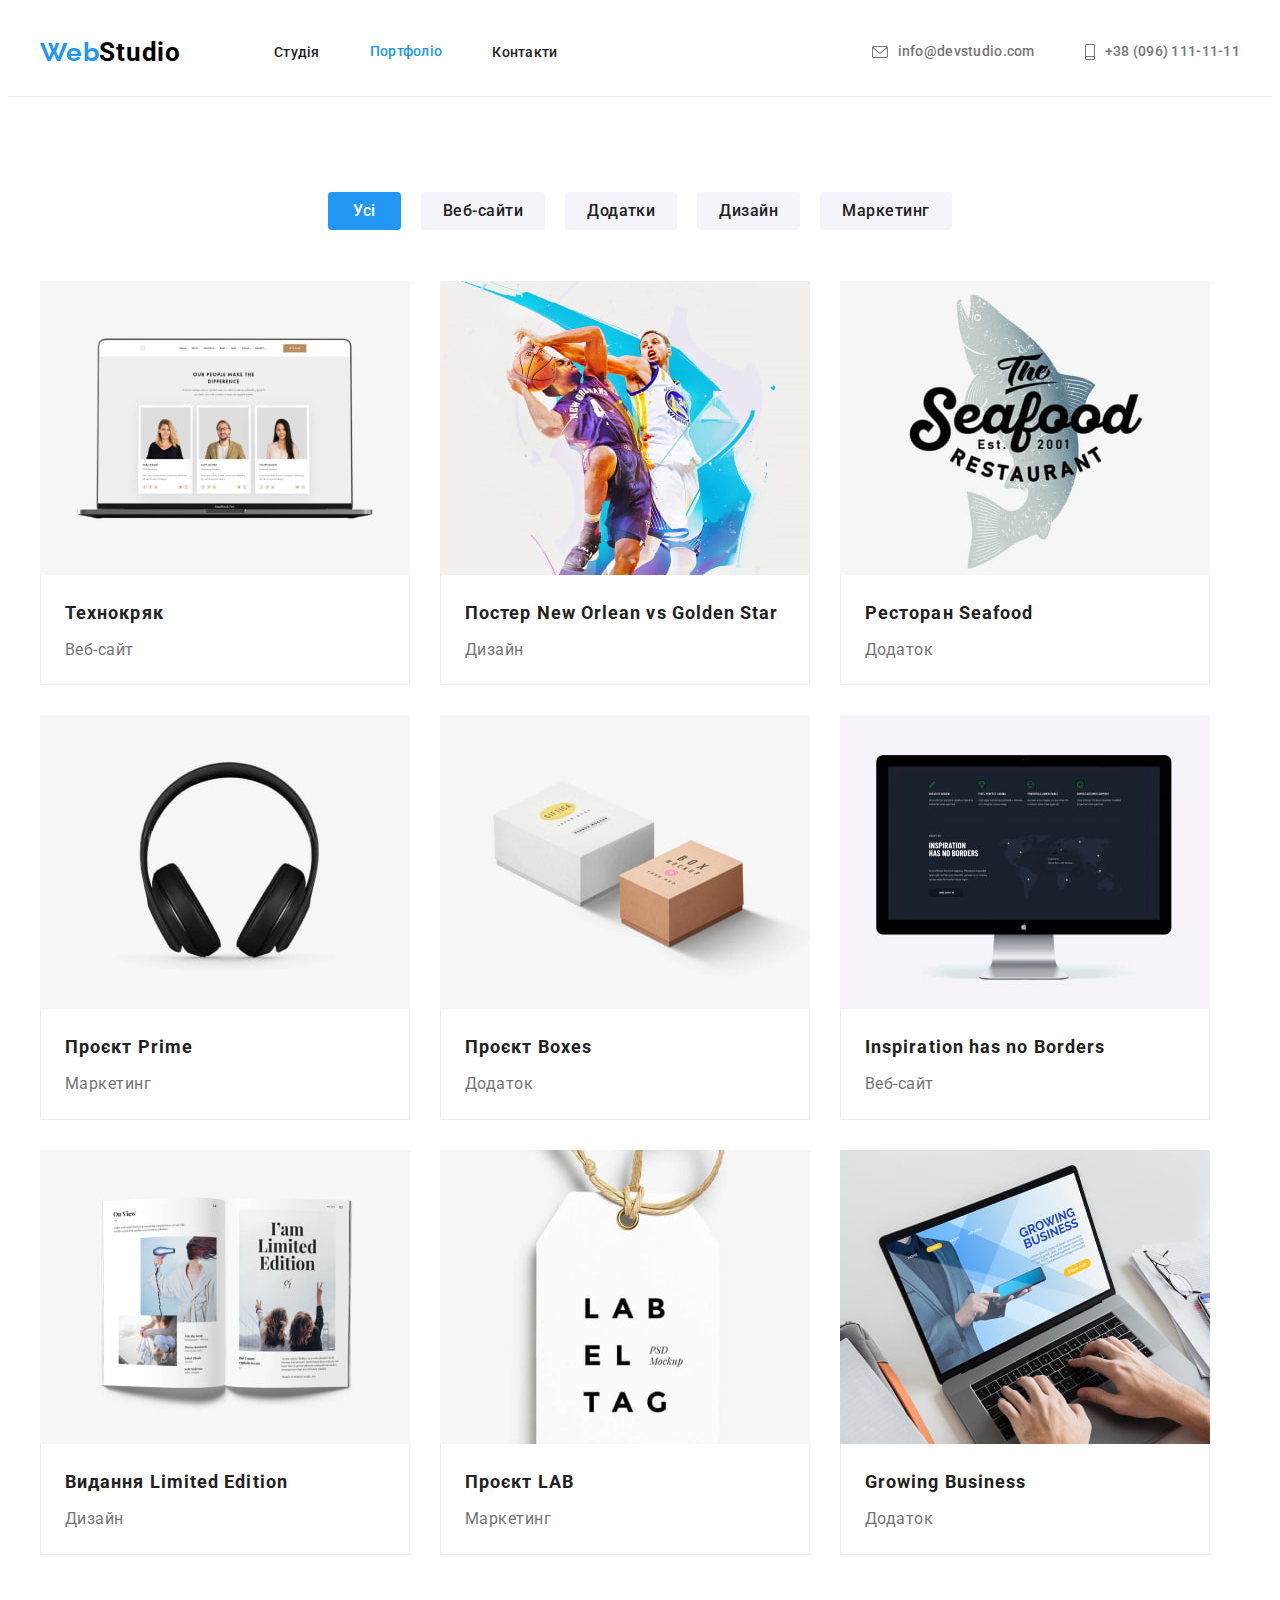
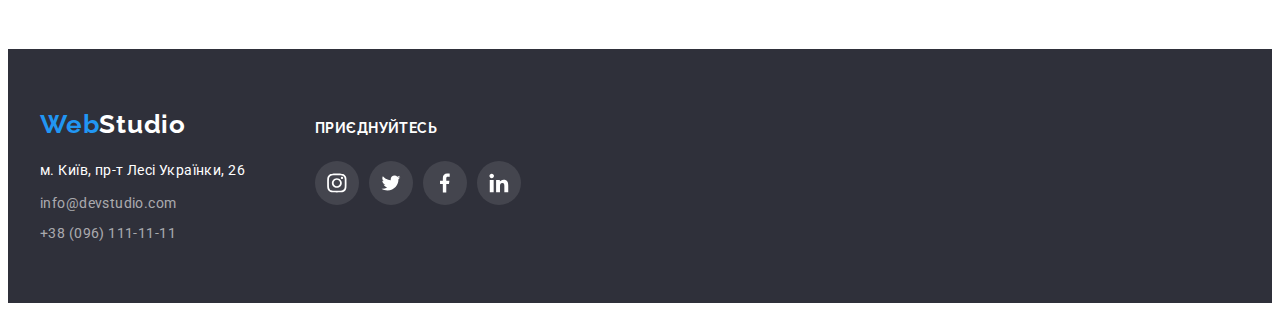
==== portfolio.html @ 4467b6c7 "Initial commit" ====
<!DOCTYPE html>
<html lang="uk">
  <head>
    <meta charset="UTF-8" />
    <meta name="viewport" content="width=device-width, initial-scale=1.0" />
    <title>Portfolio</title>
    <!-- Fonts -->
    <link rel="preconnect" href="https://fonts.googleapis.com" />
    <link rel="preconnect" href="https://fonts.gstatic.com" crossorigin />

    <link
      href="https://fonts.googleapis.com/css2?family=Raleway:wght@700&family=Roboto:wght@400;500;700;900&display=swap"
      rel="stylesheet"
    />
    <!-- Modern normalize -->
    <link
      rel="stylesheet"
      href="https://cdnjs.cloudflare.com/ajax/libs/modern-normalize/2.0.0/modern-normalize.min.css"
      integrity="sha512-4xo8blKMVCiXpTaLzQSLSw3KFOVPWhm/TRtuPVc4WG6kUgjH6J03IBuG7JZPkcWMxJ5huwaBpOpnwYElP/m6wg=="
      crossorigin="anonymous"
      referrerpolicy="no-referrer"
    />
    
    <link rel="stylesheet" href="./css/styles.css" />

  </head>
  <body>
    <header class="header">
<div class="container header-container">
       <a class="portfolio-logo" href="./index.html"
          ><span class="logo-accent">Web</span>Studio</a
        >

      <nav class="navigation">
     
        <ul class="portfolio-links-list list">
          <li class="portfolio-nav-link">
            <a class="portfolio-header-link" href="./index.html">Студія</a></li>
          <li class="portfolio-nav-link">
            <a class="portfolio-header-link-accent" href="./portfolio.html"
              >Портфоліо</a
            >
          </li>
          <li class="portfolio-nav-link">
            <a class="portfolio-header-link " href="#">Контакти</a></li>
        </ul>
      </nav>

      <ul class="header-list-contact">
        <li  class="group-link">
    
          <a class="header-link-mail header-link " href="mailto:info@devstudio.com"
          target="_blank"
          rel="noopener no-referrer"
          aria-label="іконка mail">

<svg class="header-icon icon-group" width="16"  height="12">
  <use href="./images/sprite2.svg#icon-e-mail"></use>
</svg>
            info@devstudio.com</a>
   
        </li>


        <li class="group-link">
    
          <a class="header-link-phone header-link " href="tel:+380961111111"
          target="_blank"
          rel="noopener no-referrer"
          aria-label="іконка phone">
          <svg class="header-icon icon-group" width="10" height="16">
            <use href="./images/sprite2.svg#icon-smartphone"></use>
          </svg>
            +38 (096) 111-11-11</a>
     
        </li>
      </ul>
</div>
    </header>
    <!-- Main content -->
    <main>
      <section class="portfolio-section">
  <div class=" portfolio-container container">
        <!-- List filters -->
        <ul class="filters-list">
          <li class="filter-items">
            <button class="filters-items-button-accent" type="button" href="#"></a
            >Усі
          </li>
          <li class="filter-items">
            <button class="filters-items-button" type="button" href="#"></a>Веб-сайти
          </li>
          <li class="filter-items">
            <button class="filters-items-button" type="button" href="#"></a>Додатки
          </li>
          <li class="filter-items">
            <button class="filters-items-button" type="button" href="#"></a>Дизайн
          </li>
          <li class="filter-items">
            <button class="filters-items-button" type="button" href="#"></a>Маркетинг
          </li>
        </ul>
<!-- List items -->

        <ul class="portfolio-items-list list">
          <li class="portfolio-item">
            <div class="portfolio-item-blok">
            <a class="portfoli-item-link" href="#">
            <img  class="portfoli-image"
             src="./images/portfolio/Технокряк.jpg" alt="Технокряк" />
             <div class="portfolio-item-title">
            <h3 class="portfolio-product-name">Технокряк</h3>
            <p class="portfolio-product">Веб-сайт</p>
             </div>
          </a>
        </div>
        </li>

        <li class="portfolio-item">
          <div class="portfolio-item-blok">
            <a class="portfoli-item-link" href="#">
            <img class="portfoli-image"
              src="./images/portfolio/ПостерGoldenOrleanvsGoldenStar.jpg"
              alt="Постер New Orlean vs Golden Star"
            />
          <div class="portfolio-item-title">
          <h3 class="portfolio-product-name">Постер New Orlean vs Golden Star</h3>
           <p class="portfolio-product">Дизайн</p>
           </div>
        </a>
        </div>
        </li>

          <li class="portfolio-item">
            <div class="portfolio-item-blok">
            <a class="portfoli-item-link" href="#">
            <img class="portfoli-image"
              src="./images/portfolio/РесторанSeafood.jpg"
              alt="Ресторан Seafood"
            />
              <div class="portfolio-item-title">
             <h3 class="portfolio-product-name">Ресторан Seafood</h3>
            <p class="portfolio-product">Додаток</p>
         </div>
          </a>
        </div>
          </li>

          <li class="portfolio-item">
            <div class="portfolio-item-blok">
            <a class="portfoli-item-link" href="#">
            <img class="portfoli-image"
            src="./images/portfolio/ПроектPrime.jpg" alt="Проєкт Prime" />
    <div class="portfolio-item-title">
              <h3 class="portfolio-product-name">Проєкт Prime</h3>
            <p class="portfolio-product">Маркетинг</p>
           </div>
           </a>
          </div>
          </li>
          
          <li class="portfolio-item">
            <div class="portfolio-item-blok">
            <a class="portfoli-item-link" href="#">
            <img class="portfoli-image"
            src="./images/portfolio/ПроєктBoxes.jpg" alt="Проєкт Boxes" />
            <div class="portfolio-item-title">
            <h3 class="portfolio-product-name">Проєкт Boxes</h3>
            <p class="portfolio-product">Додаток</p>
            </div>
          </a>
        </div>
          </li>

          <li class="portfolio-item">
            <div class="portfolio-item-blok">
            <a class="portfoli-item-link" href="#">
            <img class="portfoli-image"
              src="./images/portfolio/InspirationhasnoBorders.jpg"
              alt="Inspiration has no Borders"
            />
             <div class="portfolio-item-title">
            <h3 class="portfolio-product-name">Inspiration has no Borders</h3>
            <p class="portfolio-product">Веб-сайт</p>
            </div>
          </a>
        </div>
          </li>
          <li class="portfolio-item">
            <div class="portfolio-item-blok">
            <a class="portfoli-item-link" href="#">
            <img class="portfoli-image"
              src="./images/portfolio/ВиданняLimitedEdition.jpg"
              alt="Видання Limited Edition"
            />
             <div class="portfolio-item-title">
            <h3 class="portfolio-product-name">Видання Limited Edition</h3>
            <p class="portfolio-product">Дизайн</p>
            </div>
          </a>
        </div>
          </li>

          <li class="portfolio-item">
            <div class="portfolio-item-blok">
            <a  class="portfoli-item-link" href="#">
            <img class="portfoli-image" 
            src="./images/portfolio/ПроєктLAB.jpg" alt="Проєкт LAB" />
         
      <div class="portfolio-item-title">
  <h3 class="portfolio-product-name">Проєкт LAB</h3>
            <p class="portfolio-product">Маркетинг</p>
     </div>
   </a> 
  </div>
        </li>

          <li class="portfolio-item">
            <div class="portfolio-item-blok">
            <a  class="portfoli-item-link"  href="#">
            <img class="portfoli-image"
              src="./images/portfolio/GrowingBusiness.jpg"
              alt="Growing Business"
            />
     <div class="portfolio-item-title">
            <h3 class="portfolio-product-name">Growing Business</h3>
            <p class="portfolio-product">Додаток</p>
              </div>
            </a>
          </div>
          </li>
            </ul>
          </div>
      </section>
    </main>

    <!-- Footer -->
    <footer class="footer-section">
      <div class=" footer-container container">
        <div class=" footer-conteiner">
      <a class="logo-footer" href="./index.html"
        ><span class="logo-footer-accent">Web</span>Studio</a
      >

      <address>
        <p class="footer-text">м. Київ, пр-т Лесі Українки, 26</p>
        <ul>
          <li class="footer-item">
            <a class="footer-link" href="mailto:info@devstudio.com"
              >info@devstudio.com</a
            >
          </li>
          <li class="footer-item">
            <a class="footer-link" href="tel:+380961111111"
              >+38 (096) 111-11-11</a
            >
          </li>
        </ul>
      </address>
      </div>

      <div class="footer-icons footer-blok ">
        <p class="footer-icon-link-title">ПРИЄДНУЙТЕСЬ</p>

  <ul class="footer-social-link-list list">
        <li class="footer-social-link-item">
        <a  class="footer-social-link"
        href=""
        target="_blank"
        rel="noopener no-referrer"
        aria-label="іконка instagram"> 
                    <svg class="footer-social-icon" width="20";
            height="20";>
          <use href="./images/sprite2.svg#icon-instagram"></use>
        </svg>
            </a>
        </li>

        <li class="footer-social-link-item">
                    <a  class="footer-social-link"
        href=""
        target="_blank"
        rel="noopener no-referrer"
        aria-label="іконка twitter">
           <svg class="footer-social-icon" width="20";
            height="20";
           >
          <use href="./images/sprite2.svg#icon-twitter"></use>
        </svg>
        </a>
        </li>

        <li class="footer-social-link-item">
            <a  class="footer-social-link"
        href=""
        target="_blank"
        rel="noopener no-referrer"
        aria-label="іконка facebook"
        >
          <svg class="footer-social-icon" width="20";
            height="20";>
          <use href="./images/sprite2.svg#icon-facebook"></use>
        </svg>
            </a>
        </li>

        <li class="footer-social-link-item">
            <a  class="footer-social-link"
        href=""
        target="_blank"
        rel="noopener no-referrer"
        aria-label="іконка linkedin"
        >
          <svg class="footer-social-icon" width="20";
            height="20";>
          <use href="./images/sprite2.svg#icon-linkedin"></use>
        </svg>
            </a>
        </li>
      </ul>
      </div>
      
      
</div>
    </footer>
  </body>
</html>
---- css/styles.css ----
:root {
  --main-font: "Roboto", sans-serif;
  --secondary-font: "Raleway", sans-serif;
  --main-bg-color: #fff;
  --secondary-bg-color: #f5f4fa;
  --dark-bg-color: #2f303a;
  --main-text-color: #212121;
  --secondary-text-color: #757575;
  --accent-color: #2196f3;
}

body {
  font-family: var(--main-font);
  font-size: 14px;
  letter-spacing: 0.03em;
  line-height: 1.71;
  letter-spacing: 0.03em;
  color: var(--main-text-color);
}

h1,
h2,
h3,
h4,
h5,
h6,
p {
  margin: 0;
}

.list {
  list-style: none;
  padding: 0;
  margin: 0;
}
img {
  display: block;
}

.container {
  /* border: 1px solid red; */
  width: 1200px;

  padding-left: 15px;
  padding-right: 15px;

  margin-left: auto;
  margin-right: auto;
}

.section {
  padding-bottom: 94px;
}

/* Header */
.header {
  background-color: var(--main-bg-color);
  border-bottom: 1px solid #ececec;
}
ul {
  list-style-type: none;
  padding-left: 0;
  margin-top: 0;
  margin-bottom: 0;
}

.header-container {
  display: flex;
  align-items: center;
}

.logo {
  text-decoration: none;
  color: #000;
  font-family: var(--main-font);
  font-size: 26px;
  font-weight: 700;
  line-height: normal;
  letter-spacing: 0.78px;

  margin-right: 93px;
}

.logo-accent {
  color: var(--accent-color);
  font-family: var(--secondary-font);
  font-size: 26px;
  font-weight: 700;
  line-height: normal;
  letter-spacing: 0.78px;
}

.header-link-list {
  display: flex;
  align-items: center;
}
.nav-link {
  display: block;
  margin-right: 50px;
}

.nav-link:last-child {
  margin-right: 0;
}

.header-link-nav-accent {
  display: block;
  padding-top: 32px;
  padding-bottom: 32px;
  text-decoration: none;
  font-family: var(--main-font);
  color: var(--accent-color);
  font-weight: 500;
  line-height: normal;
  letter-spacing: 0.28px;
}

.header-link-nav {
  display: block;
  padding-top: 32px;
  padding-bottom: 32px;

  text-decoration: none;
  font-family: var(--main-font);
  color: var(--main-text-color);
  font-weight: 500;
  line-height: normal;
  letter-spacing: 0.28px;
}

.header-list-contact {
  margin-left: auto;
  display: flex;
  align-items: center;
  justify-content: center;
}
.group-link {
  margin-right: 50px;
}
.group-link:last-child {
  margin-right: 0;
}

.header-link-mail {
  text-decoration: none;

  font-family: var(--main-font);
  font-weight: 500;
  letter-spacing: 0.02em;
  color: var(--secondary-text-color);
}

.header-link-phone {
  text-decoration: none;

  font-family: var(--main-font);
  font-weight: 500;
  letter-spacing: 0.02em;
  color: var(--secondary-text-color);
}

.header-link-nav-accent:hover {
  color: var(--accent-color);
}
.header-link-nav-accent:focus {
  color: var(--accent-color);
}
.header-link-nav:hover {
  color: var(--accent-color);
}
.header-link-nav:focus {
  color: var(--accent-color);
}

.header-link-mail:hover {
  color: var(--accent-color);
}
.header-link-mail:focus {
  color: var(--accent-color);
}
.header-link-mail:hover .header-icon {
  fill: var(--accent-color);
}
.header-link-mail:focus .header-icon {
  color: var(--accent-color);
}

.header-link-phone:hover {
  color: var(--accent-color);
}
.header-link-phone:focus {
  color: var(--accent-color);
}
.header-link:hover .header-icon {
  fill: var(--accent-color);
}

/* Header icons */

.header-link {
  display: flex;
  align-items: center;
  color: var(--secondary-text-color);
}

.header-icon {
  margin-right: 10px;
  fill: currentColor;
}

.header-link-mail:hover {
color: var(--accent-color);
}
.header-link-mail:focus {
  color: var(--accent-color);
  }

/* Hero */
.hero-section {
  max-width: 1600px;
  margin-left: auto;
  margin-right: auto;
  background-image: url(../images/Hero/Img\ Overlay.png),
    url(../images/Hero/bg-hero.jpg);

  background-color: var(--dark-bg-color);
  padding-top: 200px;
  padding-bottom: 200px;
}

.hero-title {
  width: 650px;
  margin-left: auto;
  margin-right: auto;
  font-weight: 900;
  font-size: 44px;
  line-height: 1.36364;
  letter-spacing: 0.06em;
  text-transform: uppercase;
  text-align: center;

  color: #fff;
  text-align: center;
  font-family: var(--main-font);

  margin-bottom: 30px;
}
.hero-button {
  margin: 0 auto;
  display: block;
  text-align: center;
  width: 216px;
  height: 50px;
  border-radius: 4px;
  background: var(--accent-color);
  color: #fff;
  box-shadow: 0px 4px 4px 0px rgba(0, 0, 0, 0.15);
}
.hero-button:hover {
  box-shadow: 0 4px 4px 0 rgba(0, 0, 0, 0.15);
  color: #fff;
  background-color: #1875c1;
}
/* Our activity */

.our-activity-section {
  background: var(--main-bg-color);
  padding-top: 94px;
}
/* Our activity social icons */
.our-activity-icon-list {
  display: flex;
  align-content: center;
  justify-content: center;
  width: 1170px;
}
.our-activity-icon {
  display: flex;
  align-items: center;
  justify-content: center;
  border-radius: 4px;
  width: 270px;
  background: #f5f4fa;
  margin-bottom: 30px;
  padding-top: 25px;
  padding-bottom: 25px;
  fill: #212121;
}
/* ================== */
.our-activity-list {
  display: flex;
}

.our-activity-items:not(:last-child) {
  margin-right: 30px;
}

.detail-list-item {
  width: 270px;
  height: 16px;
  font-weight: 700;
  font-size: 14px;
  line-height: normal;
  letter-spacing: 0.42px;
  text-transform: uppercase;

  margin-bottom: 10px;
}
.detail-text {
  font-size: 14px;
  line-height: 1.71;
  width: 270px;
  height: 72px;
  flex-shrink: 0;

  color: var(--secondary-text-color);
  letter-spacing: 0.42px;
}
.punctuality-list-item {
  width: 270px;
  height: 16px;
  font-size: 14px;
  font-weight: 700;
  line-height: normal;
  letter-spacing: 0.42px;
  text-transform: uppercase;

  margin-bottom: 10px;
}
.punctuality-text {
  font-size: 14px;
  line-height: 1.71;
  width: 270px;
  height: 48px;
  flex-shrink: 0;

  color: var(--secondary-text-color);
  letter-spacing: 0.42px;
}
.diligence-list-item {
  width: 270px;
  height: 16px;
  font-size: 14px;
  font-weight: 700;
  line-height: normal;
  letter-spacing: 0.42px;
  text-transform: uppercase;

  margin-bottom: 10px;
}
.diligence-text {
  font-size: 14px;
  line-height: 1.71;
  width: 270px;
  height: 48px;
  flex-shrink: 0;

  color: var(--secondary-text-color);
  letter-spacing: 0.42px;
}
.technologie-list-item {
  font-size: 14px;
  width: 270px;
  height: 16px;
  font-weight: 700;
  line-height: normal;
  letter-spacing: 0.42px;
  text-transform: uppercase;

  margin-bottom: 10px;
}
.technologies-text {
  font-size: 14px;
  line-height: 1.71;
  width: 270px;
  height: 72px;

  color: var(--secondary-text-color);
  letter-spacing: 0.42px;
}
.our-activity-title {
  font-family: var(--main-font);
  text-align: center;

  color: var(--main-text-color);
  font-size: 36px;
  font-weight: 700;
  line-height: normal;
  letter-spacing: 1.08px;

  margin-bottom: 50px;
}

/* Activity images */
.activity-images {
  display: flex;
  justify-content: center;
}
.img-box-activity {
  margin-right: 30px;
}
.img-box-activity:last-child {
  margin-right: 0px;
}
/* Our team */
.our-team-section {
  padding-top: 94px;
}

.team-name {
  margin-bottom: 10px;
}
.team-proffesion {
  margin-bottom: 16px;
}
.our-team-title {
  text-align: center;
  font-size: 36px;
  font-weight: 700;
  line-height: normal;
  letter-spacing: 1.08px;

  margin-bottom: 50px;
}
.our-team-list {
  display: flex;

  justify-content: center;
}
.team-members {
  border-radius: 0 0 4px 4px;
  width: 270px;

  box-shadow: 0 2px 1px 0 rgba(0, 0, 0, 0.2), 0 1px 1px 0 rgba(0, 0, 0, 0.14),
    0 1px 3px 0 rgba(0, 0, 0, 0.12);
  background: #fff;

  margin-right: 30px;
}
.team-members-info {
  padding-bottom: 30px;
  padding-top: 30px;
}
.team-members:last-child {
  margin-right: 0;
}

.our-team-section {
  background: var(--secondary-bg-color);
}
.product-designer-name {
  color: var(--main-text-color);
  text-align: center;
  font-size: 16px;
  font-weight: 500;
  line-height: normal;
  letter-spacing: 0.48px;
}
.product-designer-profession {
  color: var(--secondary-text-color);
  text-align: center;
  font-size: 16px;
  line-height: normal;
  letter-spacing: 0.48px;
}
.frontend-developer-name {
  text-align: center;
  font-size: 16px;
  font-weight: 500;
  line-height: normal;
  letter-spacing: 0.48px;
}
.frontend-developer-profession {
  color: var(--secondary-text-color);
  text-align: center;
  font-size: 16px;
  line-height: normal;
  letter-spacing: 0.48px;
}
.marketing-name {
  text-align: center;
  font-size: 16px;
  font-weight: 500;
  line-height: normal;
  letter-spacing: 0.48px;
}
.marketing-profession {
  color: var(--secondary-text-color);
  text-align: center;
  font-size: 16px;
  line-height: normal;
  letter-spacing: 0.48px;
}

.ul-designer-name {
  text-align: center;
  font-size: 16px;
  font-weight: 500;
  line-height: normal;
  letter-spacing: 0.48px;
}
.ul-designer-profession {
  color: var(--secondary-text-color);
  text-align: center;

  font-size: 16px;
  line-height: normal;
  letter-spacing: 0.48px;
}
/* social links */
.team-social-link-list {
  display: flex;
  justify-content: center;

  width: 206px;

  margin-top: 16px;
  margin-left: auto;
  margin-right: auto;
}

.team-social-link-item {
  text-align: center;

  margin-right: 10px;
}
.team-social-link-item:last-child {
  margin-right: 0;
}
.social-link {
  display: flex;
  justify-content: center;
  align-items: center;
  width: 44px;
  height: 44px;

  border-radius: 50%;
}

.social-link:hover {
  background-color: var(--accent-color);
}
.social-link:focus {
  background-color: var(--accent-color);
}
.team-members-icon {
  fill: #afb1b8;
}
.team-members-icon-accent {
  fill: #fff;
}
.social-link:hover .team-members-icon {
  fill: #fff;
}
.social-link:focus .team-members-icon {
  fill: #fff;
}

/* Regular customers  */
.regular-customers-section {
  padding-top: 94px;
  padding-bottom: 94px;
}

.regular-customers-icon-list {
  display: flex;

  width: 1170px;

  margin-left: auto;
  margin-right: auto;
  margin-top: 50px;
}
.regular-customers-item {
  /* display: flex;
  align-items: center;
  justify-content: center; */
  flex-basis: calc((100% - 6 * 30px) / 6);
  width: 170px;
  height: 92px;

  border: 1px solid #afb1b8;
  border-radius: 4px;

  margin-right: 30px;
}

.regular-customers-item:last-child {
  margin-right: 0;
}

.regular-costumers-icon {
  fill: #afb1b8;
}

.regular-costumers-icon-link {
  display: flex;
  align-items: center;
  justify-content: center;
  width: 100%;
  height: 100%;
  border: 1px solid var(--secondary-text-color);
  border-radius: 4px;
}

.regular-customers-item:hover {
  border: 1px solid var(--accent-color);
  border-radius: 4px;
}

.regular-customers-item:hover .regular-costumers-icon-item {
  fill: var(--accent-color);
}

.regular-costumers-icon-link:focus .regular-costumers-icon-item {
  border: 1px solid var(--accent-color);
  border-radius: 4px;

  fill: var(--accent-color);
}
.regular-customers-item:focus {
  border: 1px solid var(--accent-color);
  border-radius: 4px;
}

.regular-customers-titel {
  font-family: var(--main-font);
  font-weight: 700;
  font-size: 36px;
  letter-spacing: 0.03em;
  text-align: center;
  color: var(--main-text-color);
}
/* Footer */

.footer-section {
  padding-top: 60px;
  padding-bottom: 60px;

  background: var(--dark-bg-color);
}
.footer-container {
  display: flex;
  align-items: baseline;
}
.logo-footer {
  display: block;
  text-decoration: none;
  color: #fff;
  font-family: Raleway;
  font-size: 26px;
  font-weight: 700;
  line-height: normal;
  letter-spacing: 0.78px;

  margin-bottom: 20px;
}
.logo-footer-accent {
  color: var(--accent-color);
  font-family: var(--secondary-font);
  font-size: 26px;
  font-weight: 700;
  line-height: normal;
  letter-spacing: 0.78px;
}
.footer-text {
  font-style: normal;
  color: #fff;
  margin-right: 70px;

  letter-spacing: 0.42px;

  margin-bottom: 9px;
}

.footer-contacts {
  text-align: left;
}
.footer-item {
  margin-bottom: 9px;
}
.footer-item:last-child {
  margin-bottom: 0;
}
.footer-link {
  display: block;
  justify-content: left;
  font-style: normal;
  text-decoration: none;
  width: 231px;
  height: 21px;
  flex-shrink: 0;
  color: rgba(255, 255, 255, 0.6);
  letter-spacing: 0.42px;
}

.footer-link:hover {
  color: var(--accent-color);
}
.footer-link:focus {
  color: var(--accent-color);
}

/* Footer icons */

.footer-icon-link-title {
  font-family: var(--secondary-font);
  font-weight: 700;
  font-size: 14px;
  letter-spacing: 0.03em;
  text-transform: uppercase;
  color: #fff;

  margin-bottom: 20px;
}
.footer-social-link-list {
  display: flex;
  align-items: baseline;
}
.footer-social-link-item {
  margin-right: 10px;
}

.footer-social-link {
  display: flex;
  justify-content: center;
  align-items: center;
  width: 44px;
  height: 44px;
  background-color: rgba(255, 255, 255, 0.1);
  border-radius: 50%;
}
.footer-social-link:hover {
  background-color: var(--accent-color);
}
.footer-social-link:focus {
  background-color: var(--accent-color);
}

.footer-social-icon {
  fill: white;
}

/* portfolio */
.portfolio-header-container {
  width: 1200px;
  display: flex;
  align-items: center;
}

.portfolio-logo {
  text-decoration: none;
  color: #000;
  font-family: var(--main-font);
  font-size: 26px;
  font-weight: 700;
  line-height: normal;
  letter-spacing: 0.78px;

  margin-right: 93px;
}
.portfolio-links-list {
  display: flex;
  align-items: center;
}
.portfolio-nav-link {
  margin-right: 50px;
}
.portfolio-nav-link:last-child {
  margin-right: 0;
}
.portfolio-header-link {
  display: block;
  padding-top: 32px;
  padding-bottom: 32px;

  text-decoration: none;
  font-family: var(--main-font);
  color: var(--main-text-color);
  font-weight: 500;
  line-height: normal;
  letter-spacing: 0.28px;
}

.portfolio-header-link:hover {
  color: var(--accent-color);
}
.portfolio-header-link:focus {
  color: var(--accent-color);
}

.portfolio-header-link-accent {
  display: block;
  padding-top: 32px;
  padding-bottom: 32px;
  text-decoration: none;
  font-family: var(--main-font);
  font-weight: 500;
  font-size: 14px;
  letter-spacing: 0.02em;
  color: var(--accent-color);
}

/* Portfolio section */
.portfolio-section {
  padding-top: 94px;
  padding-bottom: 94px;
}

/* filter section */
.filters-list {
  display: flex;
  justify-content: center;
  margin-bottom: 50px;
}
.filter-items {
  margin-right: 8px;
  padding-top: 1px;
  padding-left: 6px;
  padding-right: 6px;
  padding-bottom: 1px;
}
.filter-items:last-child {
  margin-right: 0;
}
.filters-items-button {
  font-family: var(--main-font);
  font-weight: 500;
  font-size: 16px;
  line-height: 1.6;
  letter-spacing: 0.03em;
  text-align: center;
  color: var(--main-text-color);
  background: var(--secondary-bg-color);
  border-radius: 4px;
  border: none;
  padding-top: 6px;
  padding-bottom: 6px;
  padding-right: 22px;
  padding-left: 22px;
}

.filters-items-button:hover {
  background: var(--accent-color);
  color: #fff;

  box-shadow: 0 2px 2px 0 rgba(0, 0, 0, 0.12), 0 1px 2px 0 rgba(0, 0, 0, 0.08),
    0 3px 1px 0 rgba(0, 0, 0, 0.1);
}
.filters-items-button:focus {
  background: var(--accent-color);
  color: #fff;

  box-shadow: 0 2px 2px 0 rgba(0, 0, 0, 0.12), 0 1px 2px 0 rgba(0, 0, 0, 0.08),
    0 3px 1px 0 rgba(0, 0, 0, 0.1);
}

.filters-items-button-accent {
  font-family: var(--main-font);
  font-weight: 500;
  font-size: 16px;
  line-height: 1.6;
  letter-spacing: 0.03em;
  text-align: center;
  color: var(--main-text-color);
  border-radius: 4px;
  border: none;
  background: var(--accent-color);
  color: #fff;

  padding-top: 6px;
  padding-bottom: 6px;
  padding-right: 25px;
  padding-left: 25px;
}
.filters-items-button-accent:hover {
  background: var(--accent-color);
  color: #fff;

  box-shadow: 0 2px 2px 0 rgba(0, 0, 0, 0.12), 0 1px 2px 0 rgba(0, 0, 0, 0.08),
    0 3px 1px 0 rgba(0, 0, 0, 0.1);
}
.filters-items-button-accent:focus {
  background: var(--accent-color);
  color: #fff;

  box-shadow: 0 2px 2px 0 rgba(0, 0, 0, 0.12), 0 1px 2px 0 rgba(0, 0, 0, 0.08),
    0 3px 1px 0 rgba(0, 0, 0, 0.1);
}
/* Portfolio items */

.portfolio-container {
  box-sizing: content-box;
}

.portfolio-items-list {
  display: flex;
  flex-wrap: wrap;
}
.portfolio-item {
  width: 370px;
  margin-right: 30px;
  margin-bottom: 30px;
}

.portfolio-item:nth-last-child(3n + 1) {
  margin-right: 0;
}

.portfolio-item:nth-last-child(-n + 3) {
  margin-bottom: 0;
}

.portfolio-item-blok:hover {
  box-shadow: 1px 4px 6px 0 rgba(0, 0, 0, 0.16), 0 4px 4px 0 rgba(0, 0, 0, 0.06),
    0 1px 1px 0 rgba(0, 0, 0, 0.12);
  background: #fff;
  border: 1px solid #eee;
}
.portfolio-item-blok:focus {
  box-shadow: 1px 4px 6px 0 rgba(0, 0, 0, 0.16), 0 4px 4px 0 rgba(0, 0, 0, 0.06),
    0 1px 1px 0 rgba(0, 0, 0, 0.12);
  background: #fff;
  border: 1px solid #eee;
}

.portfoli-item-link {
  /* display: block; */
  text-decoration: none;
}

.portfolio-item-title {
  border-left: 1px solid #eee;
  border-right: 1px solid #eee;
  border-bottom: 1px solid #eee;
  padding-left: 24px;
  padding-right: 24px;
  padding-top: 20px;
  padding-bottom: 20px;
}

.portfolio-product-name {
  text-decoration: none;
  font-weight: 700;
  font-size: 18px;
  line-height: 2;
  letter-spacing: 0.06em;
  color: var(--main-text-color);

  margin-bottom: 4px;
}
.portfolio-product {
  text-decoration: none;
  font-size: 16px;
  line-height: 1.87;
  letter-spacing: 0.03em;
  color: var(--secondary-text-color);
}

/* portfoli header icons */

.portfolio-header-icon {
  fill: var(--secondary-text-color);
  margin-right: 10px;
}
/* .portfolio-header-icon:hover{
  fill: var(--accent-color);
} */
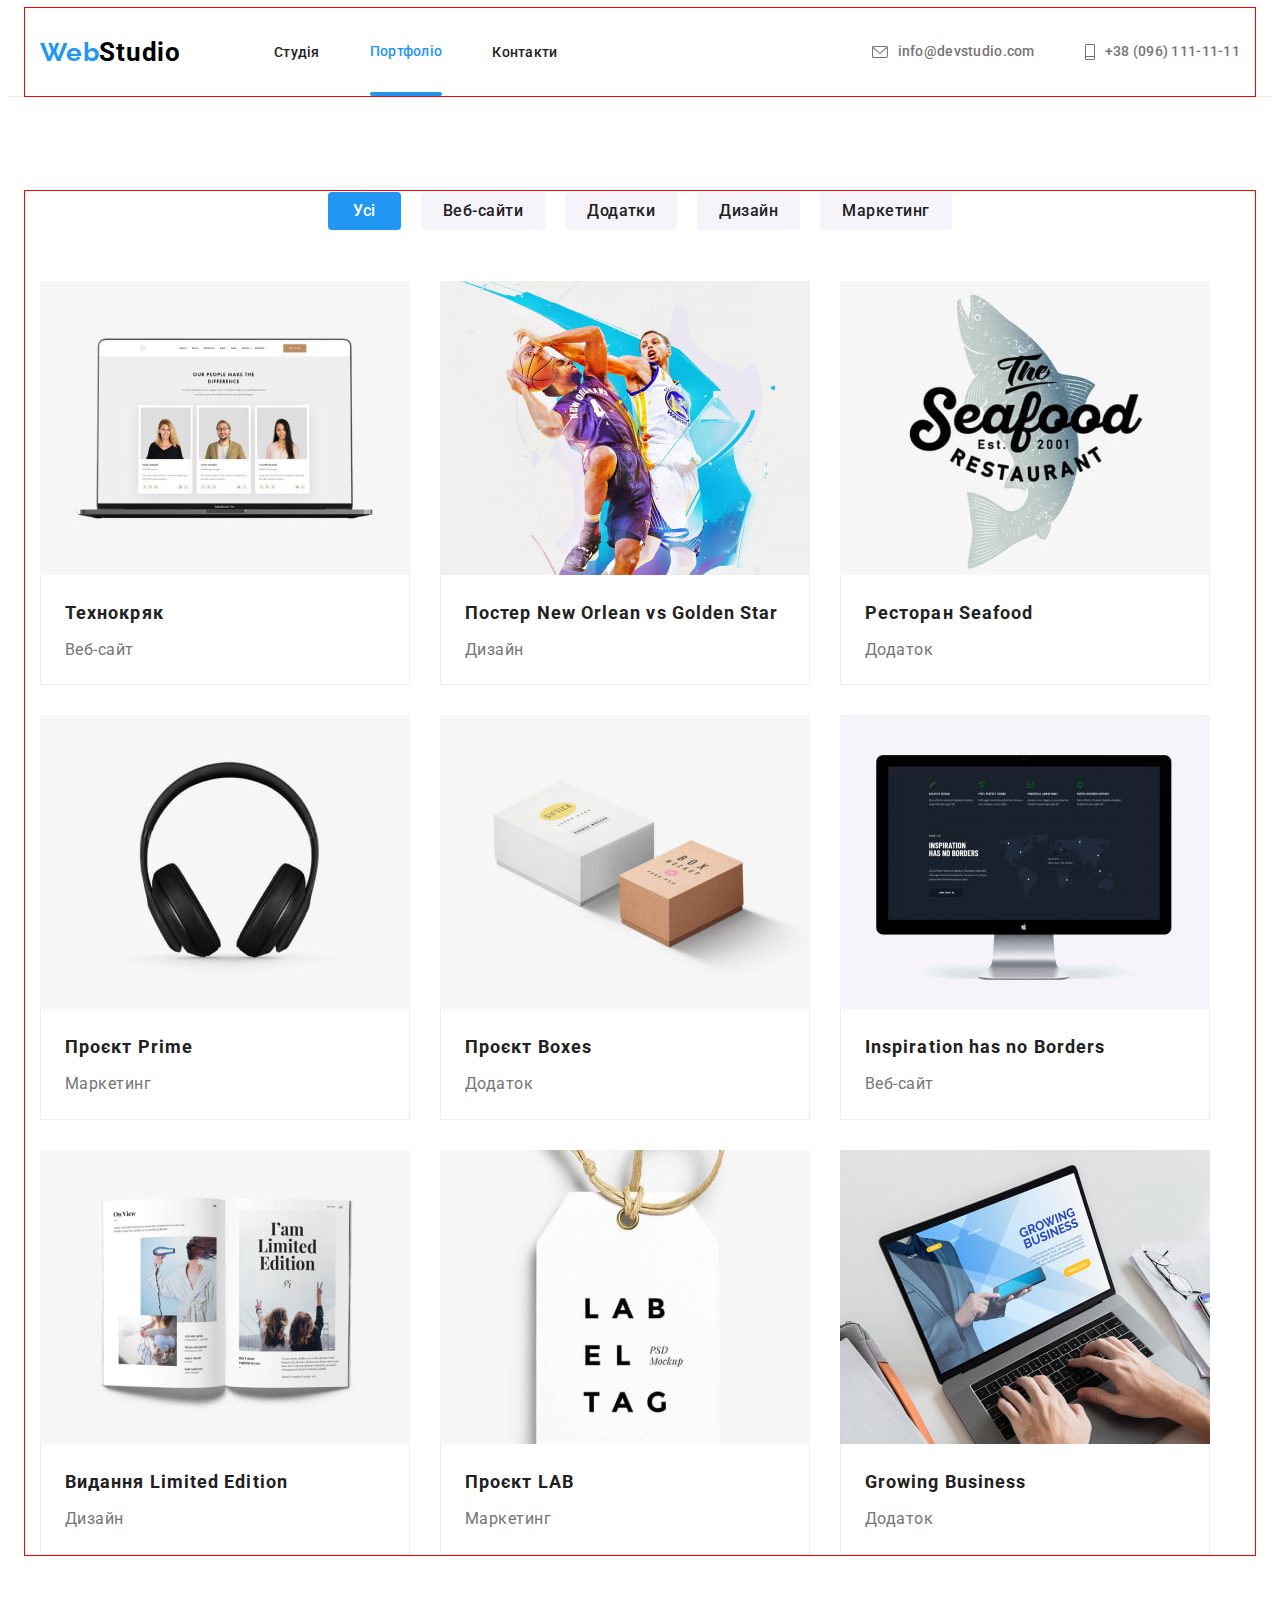
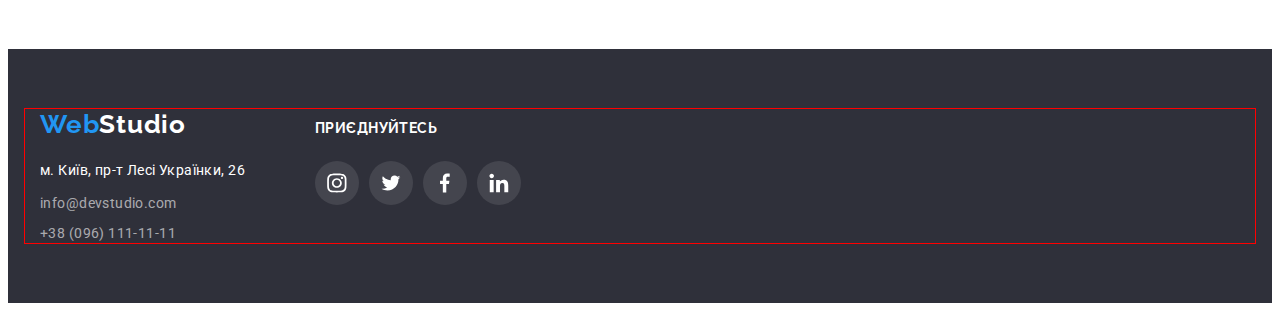
==== commit c441706d: "Add js and update html and css" ====
--- a/portfolio.html
+++ b/portfolio.html
@@ -323,5 +323,6 @@
       
 </div>
     </footer>
+    <script src="./js/modal.js"></script>
   </body>
 </html>
--- a/css/styles.css
+++ b/css/styles.css
@@ -38,7 +38,7 @@
 }
 
 .container {
-  /* border: 1px solid red; */
+outline: 1px solid red;
   width: 1200px;
 
   padding-left: 15px;
@@ -104,6 +104,9 @@
 }
 
 .header-link-nav-accent {
+  position: relative;
+  color: var(--accent-color);
+
   display: block;
   padding-top: 32px;
   padding-bottom: 32px;
@@ -116,6 +119,9 @@
 }
 
 .header-link-nav {
+
+  
+
   display: block;
   padding-top: 32px;
   padding-bottom: 32px;
@@ -127,6 +133,18 @@
   line-height: normal;
   letter-spacing: 0.28px;
 }
+.header-link-nav-accent::after {
+  content: '';
+  display: block;
+  width: 100%;
+  border-radius: 2px;
+  height: 4px;
+  background-color: var(--accent-color);
+
+  position: absolute;
+  bottom: 0;
+  left: 0;
+}
 
 .header-list-contact {
   margin-left: auto;
@@ -209,11 +227,11 @@
 }
 
 .header-link-mail:hover {
-color: var(--accent-color);
+  color: var(--accent-color);
 }
 .header-link-mail:focus {
   color: var(--accent-color);
-  }
+}
 
 /* Hero */
 .hero-section {
@@ -261,6 +279,53 @@
   color: #fff;
   background-color: #1875c1;
 }
+/* Modal button */
+.backdrop{
+position: fixed;
+top:0;
+left:0;
+width: 100%;
+height: 100%;
+background: rgba(0, 0, 0, 0.2);
+}
+
+
+.modal-wrapper{
+position: absolute;
+top:50%;
+ left:50%;
+transform: translate(-50%,-50%); 
+border-radius: 4px;
+width: 528px;
+height: 581px;
+box-shadow: 0 2px 1px 0 rgba(0, 0, 0, 0.2), 0 1px 1px 0 rgba(0, 0, 0, 0.14), 0 1px 3px 0 rgba(0, 0, 0, 0.12);
+background: #fff;
+}
+
+
+
+.modal-btn{
+position: absolute;
+top: 8px;
+right: 8px;
+ border-radius: 50%;
+
+background-color: #fff; 
+border: 1px solid rgba(203, 195, 195,0.5 );
+display: flex;
+align-items: center;
+justify-content: center;
+padding: 0;
+
+
+width: 30px;
+height: 30px;
+}
+.modal-icon{
+  fill: #000;
+}
+
+
 /* Our activity */
 
 .our-activity-section {
@@ -397,11 +462,34 @@
   justify-content: center;
 }
 .img-box-activity {
+  position: relative;
   margin-right: 30px;
 }
 .img-box-activity:last-child {
   margin-right: 0px;
 }
+.our-activity-label {
+  position: absolute;
+  bottom: 0;
+  left: 0;
+  display: flex;
+  text-align: center;
+  align-items: center;
+  justify-content: center;
+
+  font-family: "Roboto", sans-serif;
+  font-weight: 700;
+  font-size: 14px;
+  letter-spacing: 0.03em;
+  text-transform: uppercase;
+  text-align: center;
+  color: #fff;
+
+  width: 370px;
+  height: 70px;
+  background: rgba(47, 48, 58, 0.8);
+}
+
 /* Our team */
 .our-team-section {
   padding-top: 94px;
@@ -790,6 +878,9 @@
 }
 
 .portfolio-header-link-accent {
+position: relative;
+color: var(--accent-color);
+
   display: block;
   padding-top: 32px;
   padding-bottom: 32px;
@@ -799,6 +890,18 @@
   font-size: 14px;
   letter-spacing: 0.02em;
   color: var(--accent-color);
+}
+.portfolio-header-link-accent::after {
+  content: '';
+  display: block;
+  width: 100%;
+  border-radius: 2px;
+  height: 4px;
+  background-color: var(--accent-color);
+
+  position: absolute;
+  bottom: 0;
+  left: 0;
 }
 
 /* Portfolio section */
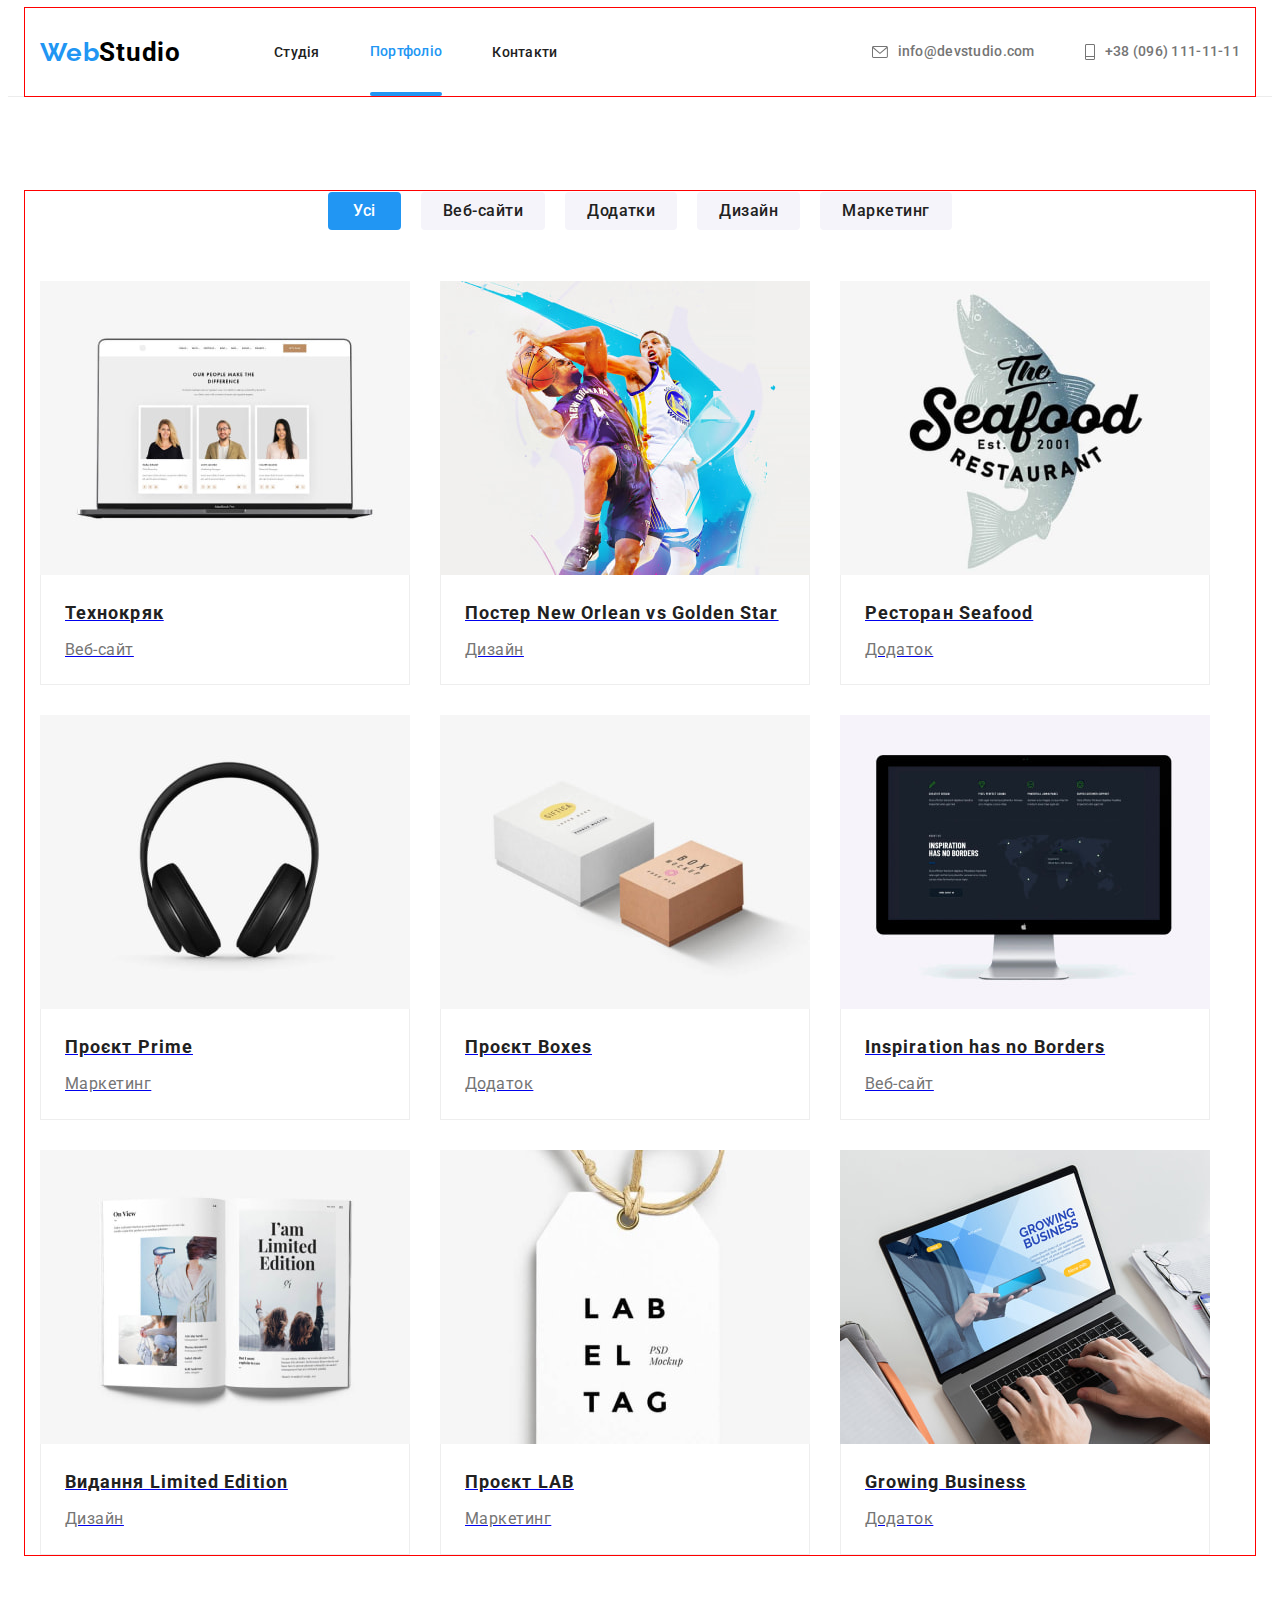
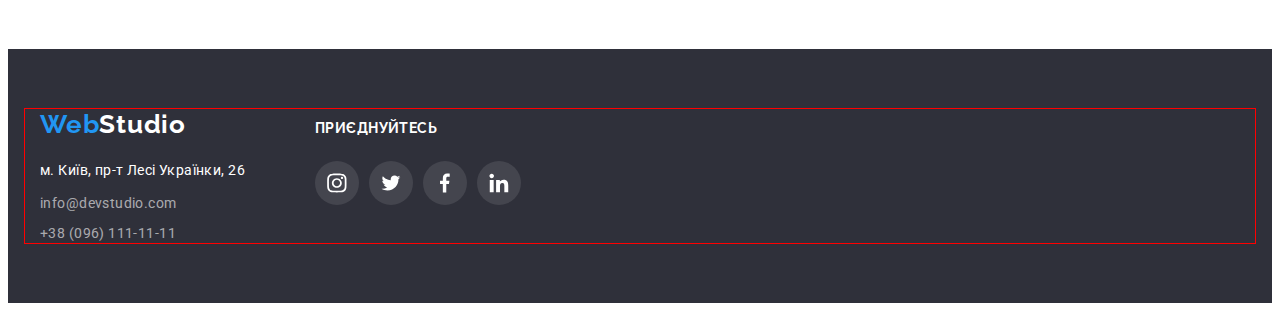
==== commit 2434b74e: "update css and portfolio" ====
--- a/portfolio.html
+++ b/portfolio.html
@@ -108,6 +108,9 @@
             <a class="portfoli-item-link" href="#">
             <img  class="portfoli-image"
              src="./images/portfolio/Технокряк.jpg" alt="Технокряк" />
+                          <div class="description">
+                <p class="description-text">Ресурс пропонує комплексні пропозиції з різним рівнем функціоналу та сервісів. Все це дозволить відвідувачу отримати вичерпні відомості про компанію чи приватну особу.</p>
+             </div>
              <div class="portfolio-item-title">
             <h3 class="portfolio-product-name">Технокряк</h3>
             <p class="portfolio-product">Веб-сайт</p>
@@ -119,10 +122,13 @@
         <li class="portfolio-item">
           <div class="portfolio-item-blok">
             <a class="portfoli-item-link" href="#">
+            
             <img class="portfoli-image"
               src="./images/portfolio/ПостерGoldenOrleanvsGoldenStar.jpg"
-              alt="Постер New Orlean vs Golden Star"
-            />
+              alt="Постер New Orlean vs Golden Star" />
+             <div class="description">
+                <p class="description-text">Ресурс пропонує комплексні пропозиції з різним рівнем функціоналу та сервісів. Все це дозволить відвідувачу отримати вичерпні відомості про компанію чи приватну особу.</p>
+             </div>
           <div class="portfolio-item-title">
           <h3 class="portfolio-product-name">Постер New Orlean vs Golden Star</h3>
            <p class="portfolio-product">Дизайн</p>
@@ -136,8 +142,10 @@
             <a class="portfoli-item-link" href="#">
             <img class="portfoli-image"
               src="./images/portfolio/РесторанSeafood.jpg"
-              alt="Ресторан Seafood"
-            />
+              alt="Ресторан Seafood"/>
+              <div class="description">
+                <p class="description-text">Ресурс пропонує комплексні пропозиції з різним рівнем функціоналу та сервісів. Все це дозволить відвідувачу отримати вичерпні відомості про компанію чи приватну особу.</p>
+             </div>
               <div class="portfolio-item-title">
              <h3 class="portfolio-product-name">Ресторан Seafood</h3>
             <p class="portfolio-product">Додаток</p>
@@ -151,7 +159,10 @@
             <a class="portfoli-item-link" href="#">
             <img class="portfoli-image"
             src="./images/portfolio/ПроектPrime.jpg" alt="Проєкт Prime" />
-    <div class="portfolio-item-title">
+             <div class="description">
+                <p class="description-text">Ресурс пропонує комплексні пропозиції з різним рівнем функціоналу та сервісів. Все це дозволить відвідувачу отримати вичерпні відомості про компанію чи приватну особу.</p>
+             </div>
+           <div class="portfolio-item-title">
               <h3 class="portfolio-product-name">Проєкт Prime</h3>
             <p class="portfolio-product">Маркетинг</p>
            </div>
@@ -164,6 +175,9 @@
             <a class="portfoli-item-link" href="#">
             <img class="portfoli-image"
             src="./images/portfolio/ПроєктBoxes.jpg" alt="Проєкт Boxes" />
+             <div class="description">
+                <p class="description-text">Ресурс пропонує комплексні пропозиції з різним рівнем функціоналу та сервісів. Все це дозволить відвідувачу отримати вичерпні відомості про компанію чи приватну особу.</p>
+             </div>
             <div class="portfolio-item-title">
             <h3 class="portfolio-product-name">Проєкт Boxes</h3>
             <p class="portfolio-product">Додаток</p>
@@ -177,8 +191,10 @@
             <a class="portfoli-item-link" href="#">
             <img class="portfoli-image"
               src="./images/portfolio/InspirationhasnoBorders.jpg"
-              alt="Inspiration has no Borders"
-            />
+              alt="Inspiration has no Borders"/>
+              <div class="description">
+                <p class="description-text">Ресурс пропонує комплексні пропозиції з різним рівнем функціоналу та сервісів. Все це дозволить відвідувачу отримати вичерпні відомості про компанію чи приватну особу.</p>
+             </div>
              <div class="portfolio-item-title">
             <h3 class="portfolio-product-name">Inspiration has no Borders</h3>
             <p class="portfolio-product">Веб-сайт</p>
@@ -191,8 +207,10 @@
             <a class="portfoli-item-link" href="#">
             <img class="portfoli-image"
               src="./images/portfolio/ВиданняLimitedEdition.jpg"
-              alt="Видання Limited Edition"
-            />
+              alt="Видання Limited Edition"/>
+             <div class="description">
+                <p class="description-text">Ресурс пропонує комплексні пропозиції з різним рівнем функціоналу та сервісів. Все це дозволить відвідувачу отримати вичерпні відомості про компанію чи приватну особу.</p>
+             </div>
              <div class="portfolio-item-title">
             <h3 class="portfolio-product-name">Видання Limited Edition</h3>
             <p class="portfolio-product">Дизайн</p>
@@ -203,12 +221,14 @@
 
           <li class="portfolio-item">
             <div class="portfolio-item-blok">
-            <a  class="portfoli-item-link" href="#">
+            <a  class="portfolio-item-link" href="#">
             <img class="portfoli-image" 
-            src="./images/portfolio/ПроєктLAB.jpg" alt="Проєкт LAB" />
-         
-      <div class="portfolio-item-title">
-  <h3 class="portfolio-product-name">Проєкт LAB</h3>
+            src="./images/portfolio/ПроєктLAB.jpg" alt="Проєкт LAB"/>
+            <div class="description">
+                <p class="description-text">Ресурс пропонує комплексні пропозиції з різним рівнем функціоналу та сервісів. Все це дозволить відвідувачу отримати вичерпні відомості про компанію чи приватну особу.</p>
+             </div>
+          <div class="portfolio-item-title">
+          <h3 class="portfolio-product-name">Проєкт LAB</h3>
             <p class="portfolio-product">Маркетинг</p>
      </div>
    </a> 
@@ -220,8 +240,10 @@
             <a  class="portfoli-item-link"  href="#">
             <img class="portfoli-image"
               src="./images/portfolio/GrowingBusiness.jpg"
-              alt="Growing Business"
-            />
+              alt="Growing Business"/>
+              <div class="description">
+                <p class="description-text">Ресурс пропонує комплексні пропозиції з різним рівнем функціоналу та сервісів. Все це дозволить відвідувачу отримати вичерпні відомості про компанію чи приватну особу.</p>
+             </div>
      <div class="portfolio-item-title">
             <h3 class="portfolio-product-name">Growing Business</h3>
             <p class="portfolio-product">Додаток</p>
--- a/css/styles.css
+++ b/css/styles.css
@@ -14,7 +14,6 @@
   font-size: 14px;
   letter-spacing: 0.03em;
   line-height: 1.71;
-  letter-spacing: 0.03em;
   color: var(--main-text-color);
 }
 
@@ -38,7 +37,7 @@
 }
 
 .container {
-outline: 1px solid red;
+  outline: 1px solid red;
   width: 1200px;
 
   padding-left: 15px;
@@ -119,9 +118,6 @@
 }
 
 .header-link-nav {
-
-  
-
   display: block;
   padding-top: 32px;
   padding-bottom: 32px;
@@ -134,7 +130,7 @@
   letter-spacing: 0.28px;
 }
 .header-link-nav-accent::after {
-  content: '';
+  content: "";
   display: block;
   width: 100%;
   border-radius: 2px;
@@ -280,51 +276,87 @@
   background-color: #1875c1;
 }
 /* Modal button */
-.backdrop{
-position: fixed;
-top:0;
-left:0;
-width: 100%;
-height: 100%;
-background: rgba(0, 0, 0, 0.2);
-}
-
-
-.modal-wrapper{
-position: absolute;
-top:50%;
- left:50%;
-transform: translate(-50%,-50%); 
-border-radius: 4px;
-width: 528px;
-height: 581px;
-box-shadow: 0 2px 1px 0 rgba(0, 0, 0, 0.2), 0 1px 1px 0 rgba(0, 0, 0, 0.14), 0 1px 3px 0 rgba(0, 0, 0, 0.12);
-background: #fff;
-}
-
-
-
-.modal-btn{
-position: absolute;
-top: 8px;
-right: 8px;
- border-radius: 50%;
-
-background-color: #fff; 
-border: 1px solid rgba(203, 195, 195,0.5 );
-display: flex;
-align-items: center;
-justify-content: center;
-padding: 0;
-
-
-width: 30px;
-height: 30px;
-}
-.modal-icon{
+.backdrop {
+
+  position: fixed;
+  top: 0;
+  left: 0;
+  width: 100%;
+  height: 100%;
+  background: rgba(0, 0, 0, 0.2);
+
+  transition: opacity 420ms, visability 420ms;
+}
+
+/* ===============+++++++++++++ */
+
+.backdrop.is-hidden .modal-wrapper {
+ transition: (-50%, -50%) scale(4);
+  opacity: 0;
+}
+.backdrop .modal-wrapper {
+  transition: (-50%, -50%), scale (1); 
+  opacity: 1;
+}
+
+/* ++++++++++++++++++++++++ */
+.backdrop.is-hidden {
+
+  opacity: 0;
+  visibility: hidden;
+  pointer-events: none;
+}
+
+.modal-wrapper {
+
+
+  position: absolute;
+  top: 50%;
+  left: 50%;
+  transform: translate(-50%, -50%);
+  border-radius: 4px;
+  width: 528px;
+  height: 581px;
+  box-shadow: 0 2px 1px 0 rgba(0, 0, 0, 0.2), 0 1px 1px 0 rgba(0, 0, 0, 0.14),
+    0 1px 3px 0 rgba(0, 0, 0, 0.12);
+  background: #fff;
+
+  transition: transform 330ms ease-in-out 240ms;
+  opacity: transform 330ms ease-in-out 240ms;
+}
+
+@keyframes swirl-in-fwd {
+  0% {
+    transform: rotate(-540deg) scale(0);
+    opacity: 0;
+  }
+  100% {
+    transform: rotate(0) scale(1);
+    opacity: 1;
+  }
+}
+
+
+
+.modal-btn {
+  position: absolute;
+  top: 8px;
+  right: 8px;
+  border-radius: 50%;
+
+  background-color: #fff;
+  border: 1px solid rgba(203, 195, 195, 0.5);
+  display: flex;
+  align-items: center;
+  justify-content: center;
+  padding: 0;
+
+  width: 30px;
+  height: 30px;
+}
+.modal-icon {
   fill: #000;
 }
-
 
 /* Our activity */
 
@@ -477,10 +509,9 @@
   align-items: center;
   justify-content: center;
 
-  font-family: "Roboto", sans-serif;
-  font-weight: 700;
-  font-size: 14px;
-  letter-spacing: 0.03em;
+  font-family: var(--main-font);
+  font-weight: 700;
+
   text-transform: uppercase;
   text-align: center;
   color: #fff;
@@ -878,8 +909,8 @@
 }
 
 .portfolio-header-link-accent {
-position: relative;
-color: var(--accent-color);
+  position: relative;
+  color: var(--accent-color);
 
   display: block;
   padding-top: 32px;
@@ -892,7 +923,7 @@
   color: var(--accent-color);
 }
 .portfolio-header-link-accent::after {
-  content: '';
+  content: "";
   display: block;
   width: 100%;
   border-radius: 2px;
@@ -1014,22 +1045,23 @@
   margin-bottom: 0;
 }
 
-.portfolio-item-blok:hover {
+.portfolio-item-link:hover {
   box-shadow: 1px 4px 6px 0 rgba(0, 0, 0, 0.16), 0 4px 4px 0 rgba(0, 0, 0, 0.06),
     0 1px 1px 0 rgba(0, 0, 0, 0.12);
   background: #fff;
-  border: 1px solid #eee;
-}
-.portfolio-item-blok:focus {
+
+}
+.portfolio-item-link:focus {
   box-shadow: 1px 4px 6px 0 rgba(0, 0, 0, 0.16), 0 4px 4px 0 rgba(0, 0, 0, 0.06),
     0 1px 1px 0 rgba(0, 0, 0, 0.12);
   background: #fff;
-  border: 1px solid #eee;
-}
-
-.portfoli-item-link {
+
+}
+
+.portfoli0-item-link {
   /* display: block; */
   text-decoration: none;
+  position: relative;
 }
 
 .portfolio-item-title {
@@ -1069,3 +1101,45 @@
 /* .portfolio-header-icon:hover{
   fill: var(--accent-color);
 } */
+
+/* PORTFOLIO ANIMATION */
+.description {
+  position: absolute;
+  bottom: 0;
+  width: 370px;
+  height: 294px;
+  background-color: rgba(33, 150, 243, 0.9);
+  display: flex;
+  align-items: center;
+  justify-content: center;
+
+  opacity: 0;
+  visibility: 0;
+}
+
+.description-text {
+  font-family: "Roboto", sans-serif;
+  font-weight: 400;
+  font-size: 18px;
+  line-height: 1.55556;
+  letter-spacing: 0.03em;
+  color: #fff;
+
+  width: 322px;
+  height: 168px;
+  background-color: rgba(33, 150, 243, 0.9);
+}
+.portfolio-item-link:hover .description {
+  transform: translateY(-110px);
+  opacity: 1;
+  visibility: 1;
+  transition-property: rgba(33, 150, 243, 0.9);
+  transition-duration: cubic-bezier(0.4, 0, 0.2, 1); /*  250ms */
+}
+.portfoli-item-link:focus .description {
+  transform: translateY(-110px);
+  opacity: 1;
+  visibility: 1;
+  transition-property: rgba(33, 150, 243, 0.9);
+  transition-duration: 250ms;
+}
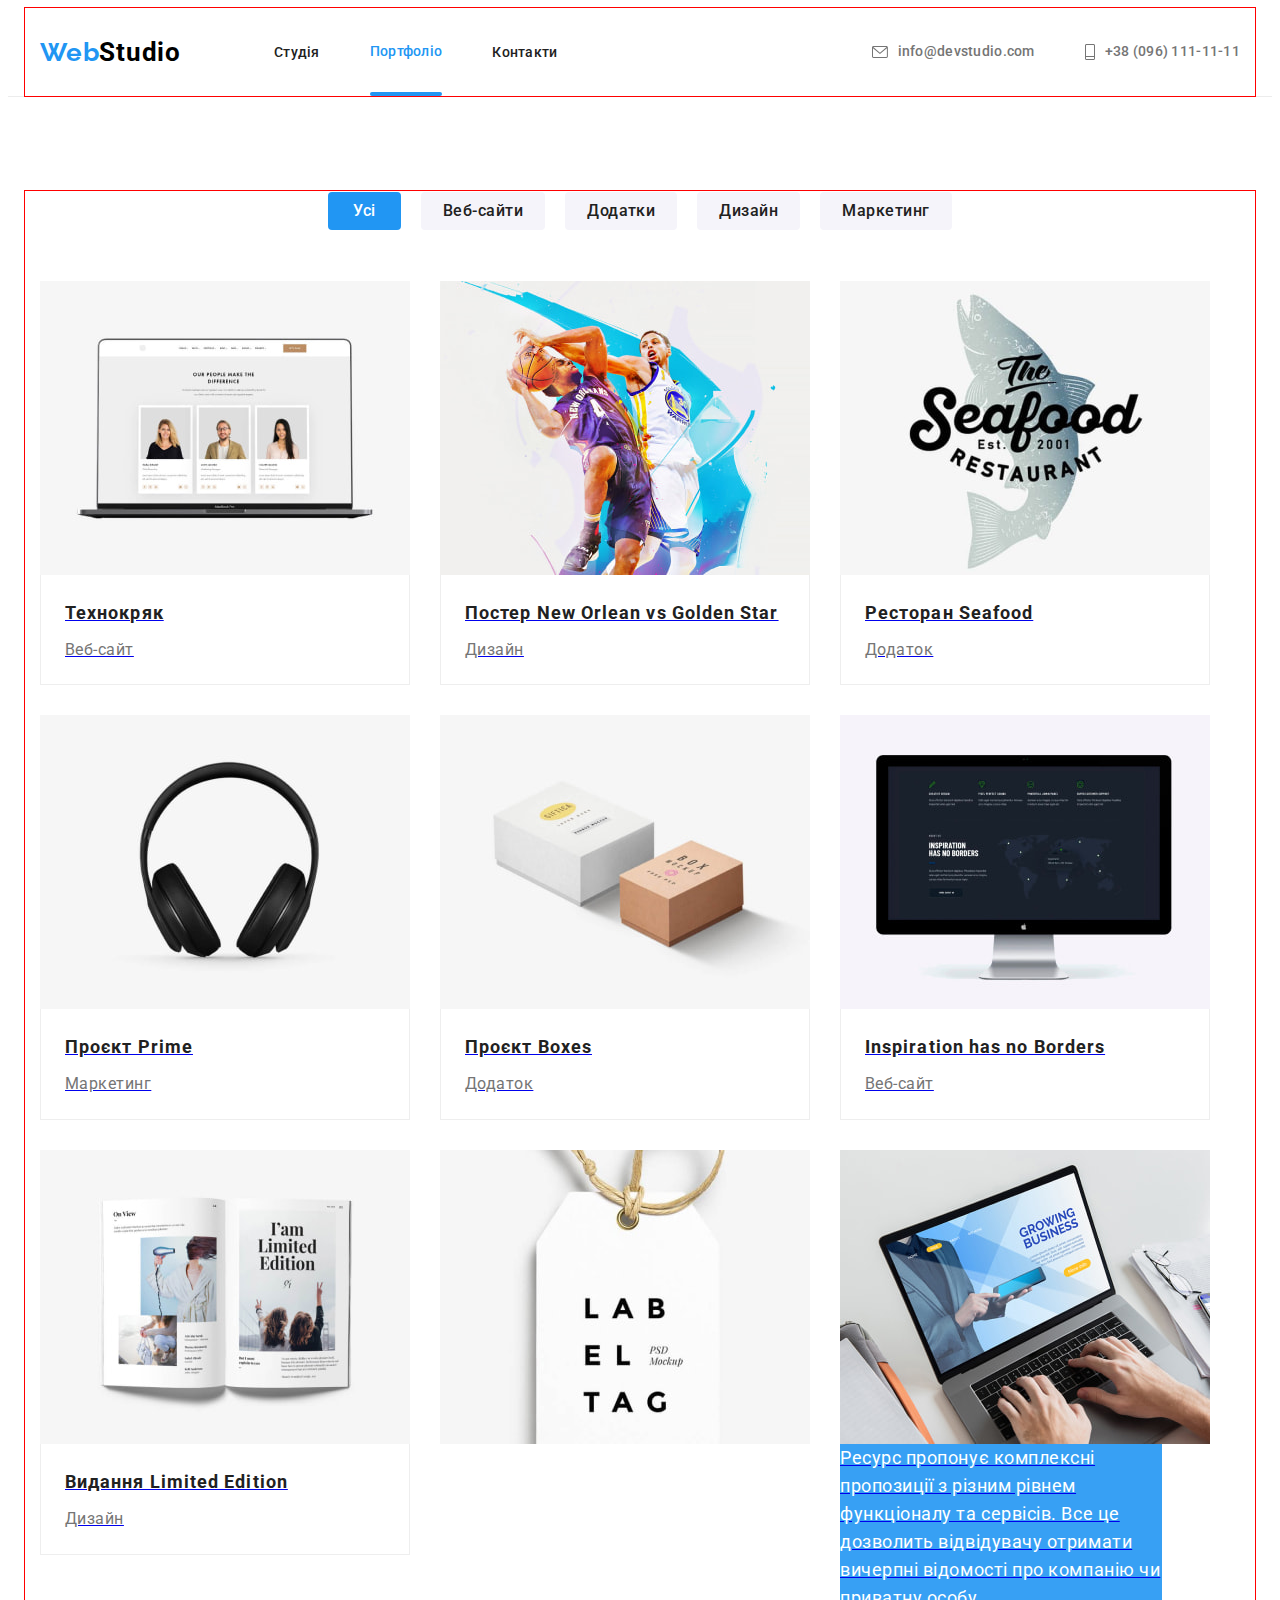
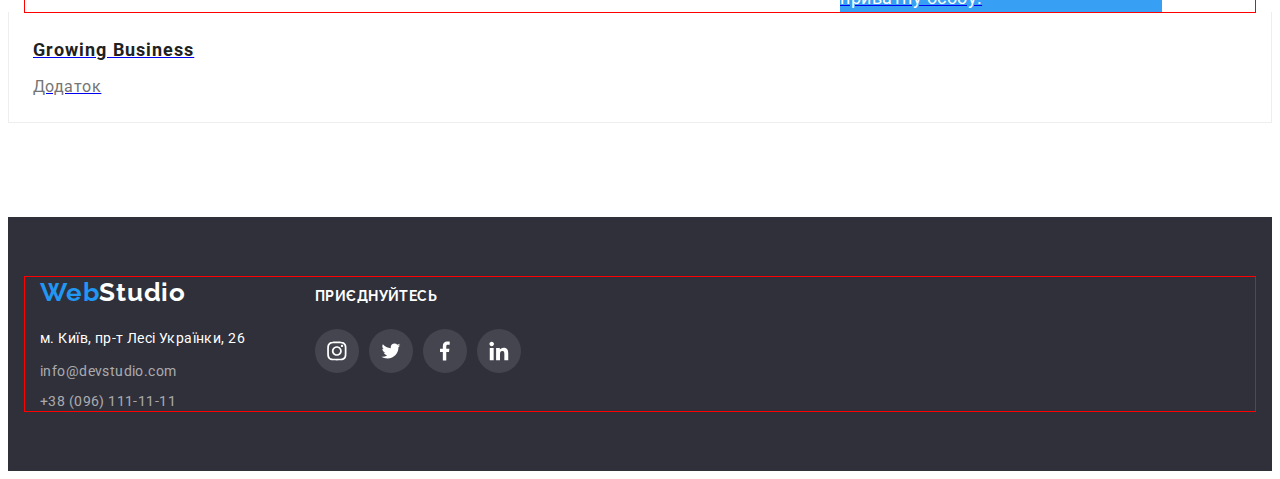
==== commit 23948184: "update css and portfolio.html" ====
--- a/portfolio.html
+++ b/portfolio.html
@@ -220,13 +220,13 @@
           </li>
 
           <li class="portfolio-item">
-            <div class="portfolio-item-blok">
+
             <a  class="portfolio-item-link" href="#">
             <img class="portfoli-image" 
             src="./images/portfolio/ПроєктLAB.jpg" alt="Проєкт LAB"/>
             <div class="description">
                 <p class="description-text">Ресурс пропонує комплексні пропозиції з різним рівнем функціоналу та сервісів. Все це дозволить відвідувачу отримати вичерпні відомості про компанію чи приватну особу.</p>
-             </div>
+     
           <div class="portfolio-item-title">
           <h3 class="portfolio-product-name">Проєкт LAB</h3>
             <p class="portfolio-product">Маркетинг</p>
@@ -236,12 +236,12 @@
         </li>
 
           <li class="portfolio-item">
-            <div class="portfolio-item-blok">
-            <a  class="portfoli-item-link"  href="#">
+   
+            <a  class="portfolio-item-link"  href="#">
             <img class="portfoli-image"
               src="./images/portfolio/GrowingBusiness.jpg"
               alt="Growing Business"/>
-              <div class="description">
+         
                 <p class="description-text">Ресурс пропонує комплексні пропозиції з різним рівнем функціоналу та сервісів. Все це дозволить відвідувачу отримати вичерпні відомості про компанію чи приватну особу.</p>
              </div>
      <div class="portfolio-item-title">
--- a/css/styles.css
+++ b/css/styles.css
@@ -1136,7 +1136,7 @@
   transition-property: rgba(33, 150, 243, 0.9);
   transition-duration: cubic-bezier(0.4, 0, 0.2, 1); /*  250ms */
 }
-.portfoli-item-link:focus .description {
+.portfolio-item-link:focus .description {
   transform: translateY(-110px);
   opacity: 1;
   visibility: 1;
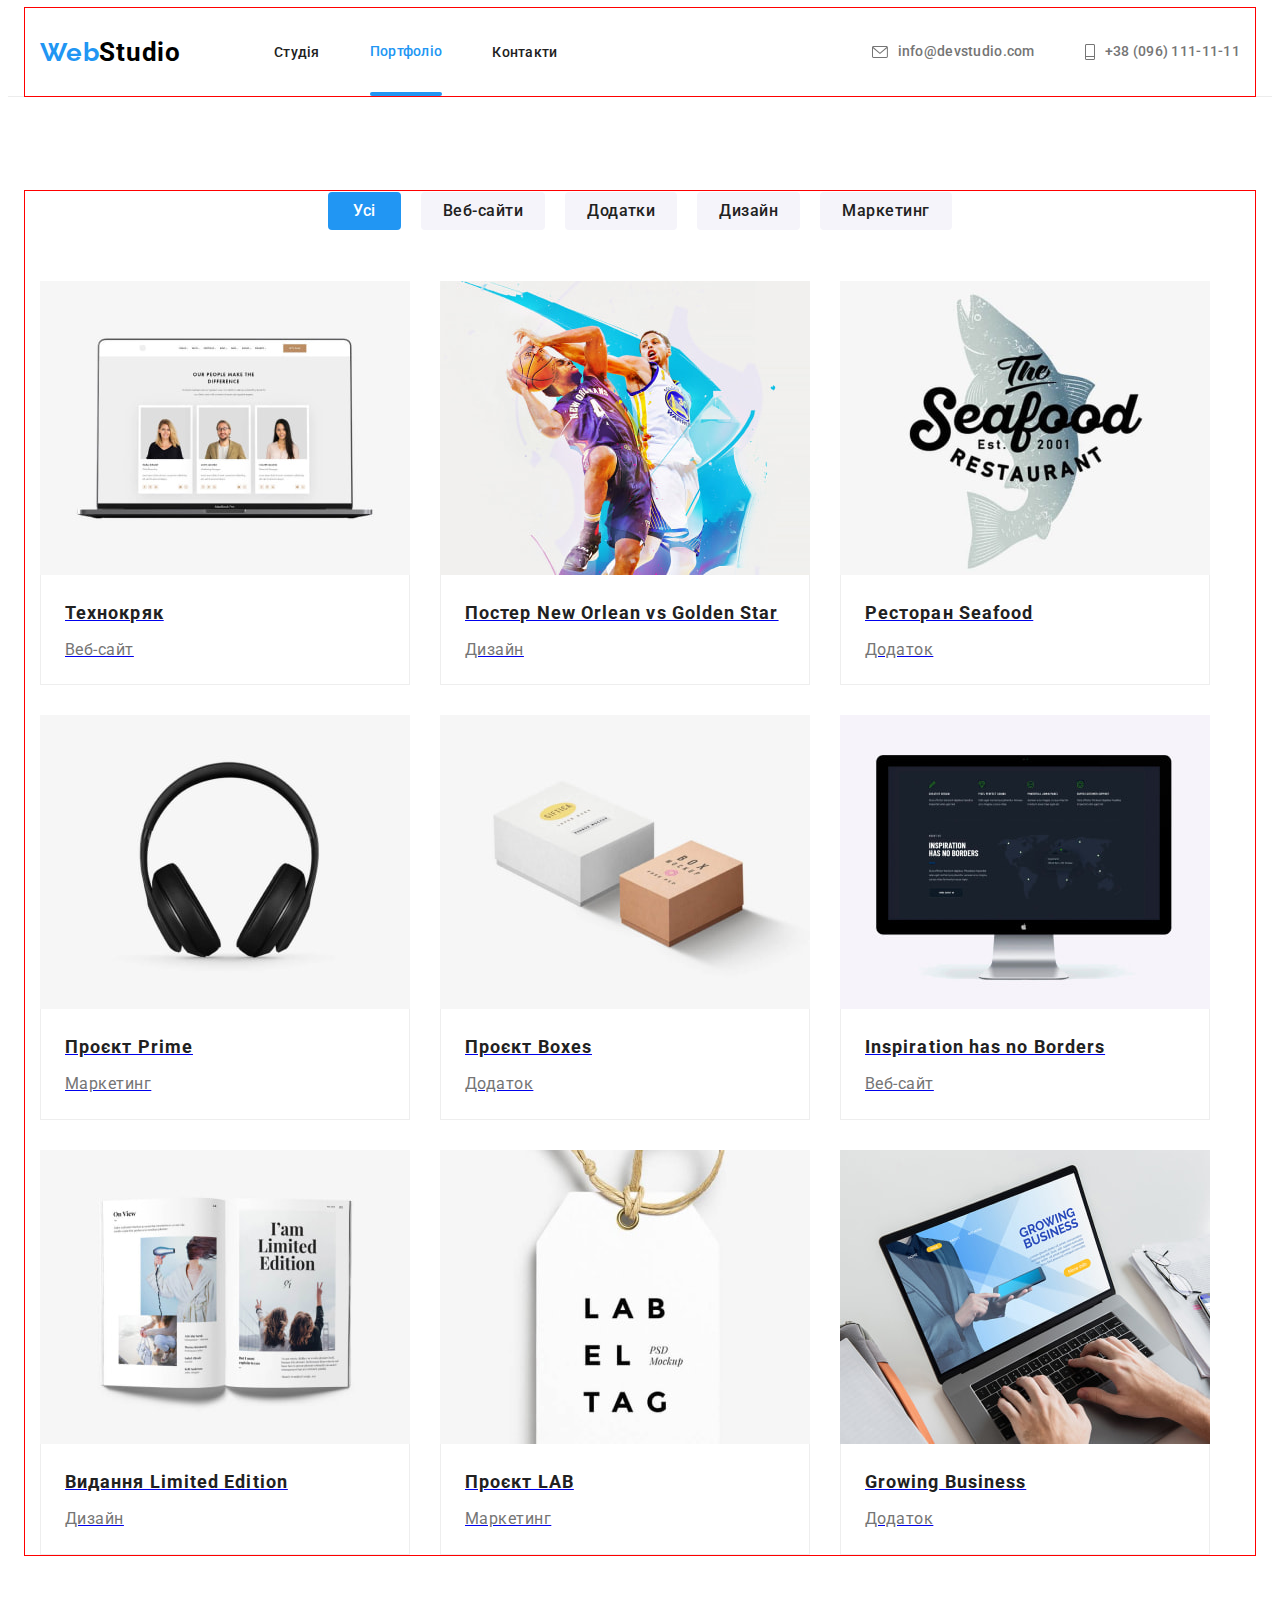
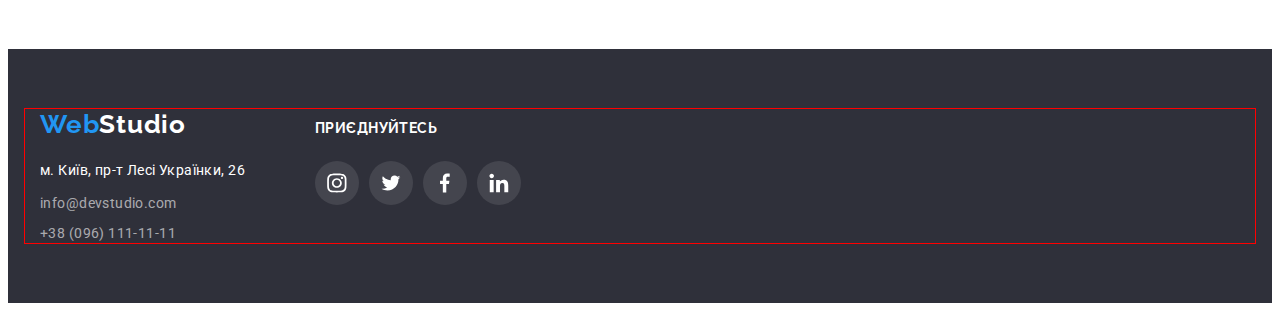
==== commit d331f445: "Update css and html" ====
--- a/portfolio.html
+++ b/portfolio.html
@@ -104,8 +104,8 @@
 
         <ul class="portfolio-items-list list">
           <li class="portfolio-item">
-            <div class="portfolio-item-blok">
-            <a class="portfoli-item-link" href="#">
+        
+            <a class="portfolio-item-link" href="#">
             <img  class="portfoli-image"
              src="./images/portfolio/Технокряк.jpg" alt="Технокряк" />
                           <div class="description">
@@ -116,14 +116,13 @@
             <p class="portfolio-product">Веб-сайт</p>
              </div>
           </a>
-        </div>
+    
         </li>
 
         <li class="portfolio-item">
-          <div class="portfolio-item-blok">
-            <a class="portfoli-item-link" href="#">
-            
-            <img class="portfoli-image"
+       
+            <a class="portfolio-item-link" href="#">
+ <img class="portfoli-image"
               src="./images/portfolio/ПостерGoldenOrleanvsGoldenStar.jpg"
               alt="Постер New Orlean vs Golden Star" />
              <div class="description">
@@ -134,12 +133,12 @@
            <p class="portfolio-product">Дизайн</p>
            </div>
         </a>
-        </div>
-        </li>
-
-          <li class="portfolio-item">
-            <div class="portfolio-item-blok">
-            <a class="portfoli-item-link" href="#">
+
+        </li>
+
+          <li class="portfolio-item">
+          
+            <a class="portfolio-item-link" href="#">
             <img class="portfoli-image"
               src="./images/portfolio/РесторанSeafood.jpg"
               alt="Ресторан Seafood"/>
@@ -151,12 +150,12 @@
             <p class="portfolio-product">Додаток</p>
          </div>
           </a>
-        </div>
-          </li>
-
-          <li class="portfolio-item">
-            <div class="portfolio-item-blok">
-            <a class="portfoli-item-link" href="#">
+ 
+          </li>
+
+          <li class="portfolio-item">
+
+            <a class="portfolio-item-link" href="#">
             <img class="portfoli-image"
             src="./images/portfolio/ПроектPrime.jpg" alt="Проєкт Prime" />
              <div class="description">
@@ -167,12 +166,12 @@
             <p class="portfolio-product">Маркетинг</p>
            </div>
            </a>
-          </div>
+    
           </li>
           
           <li class="portfolio-item">
-            <div class="portfolio-item-blok">
-            <a class="portfoli-item-link" href="#">
+    
+            <a class="portfolio-item-link" href="#">
             <img class="portfoli-image"
             src="./images/portfolio/ПроєктBoxes.jpg" alt="Проєкт Boxes" />
              <div class="description">
@@ -183,12 +182,12 @@
             <p class="portfolio-product">Додаток</p>
             </div>
           </a>
-        </div>
-          </li>
-
-          <li class="portfolio-item">
-            <div class="portfolio-item-blok">
-            <a class="portfoli-item-link" href="#">
+   
+          </li>
+
+          <li class="portfolio-item">
+         
+            <a class="portfolio-item-link" href="#">
             <img class="portfoli-image"
               src="./images/portfolio/InspirationhasnoBorders.jpg"
               alt="Inspiration has no Borders"/>
@@ -200,11 +199,11 @@
             <p class="portfolio-product">Веб-сайт</p>
             </div>
           </a>
-        </div>
-          </li>
-          <li class="portfolio-item">
-            <div class="portfolio-item-blok">
-            <a class="portfoli-item-link" href="#">
+    
+          </li>
+          <li class="portfolio-item">
+   
+            <a class="portfolio-item-link" href="#">
             <img class="portfoli-image"
               src="./images/portfolio/ВиданняLimitedEdition.jpg"
               alt="Видання Limited Edition"/>
@@ -216,7 +215,7 @@
             <p class="portfolio-product">Дизайн</p>
             </div>
           </a>
-        </div>
+    
           </li>
 
           <li class="portfolio-item">
@@ -226,13 +225,13 @@
             src="./images/portfolio/ПроєктLAB.jpg" alt="Проєкт LAB"/>
             <div class="description">
                 <p class="description-text">Ресурс пропонує комплексні пропозиції з різним рівнем функціоналу та сервісів. Все це дозволить відвідувачу отримати вичерпні відомості про компанію чи приватну особу.</p>
-     
+            </div>
           <div class="portfolio-item-title">
           <h3 class="portfolio-product-name">Проєкт LAB</h3>
             <p class="portfolio-product">Маркетинг</p>
-     </div>
-   </a> 
-  </div>
+           </div>
+           </a> 
+
         </li>
 
           <li class="portfolio-item">
@@ -241,15 +240,15 @@
             <img class="portfoli-image"
               src="./images/portfolio/GrowingBusiness.jpg"
               alt="Growing Business"/>
-         
-                <p class="description-text">Ресурс пропонує комплексні пропозиції з різним рівнем функціоналу та сервісів. Все це дозволить відвідувачу отримати вичерпні відомості про компанію чи приватну особу.</p>
-             </div>
-     <div class="portfolio-item-title">
+              <div class="description">
+                <p class="description-text">Ресурс пропонує комплексні пропозиції з різним рівнем функціоналу та сервісів. Все це дозволить відвідувачу отримати вичерпні відомості про компанію чи приватну особу.</p>
+             </div>
+            <div class="portfolio-item-title">
             <h3 class="portfolio-product-name">Growing Business</h3>
             <p class="portfolio-product">Додаток</p>
               </div>
             </a>
-          </div>
+      
           </li>
             </ul>
           </div>
--- a/css/styles.css
+++ b/css/styles.css
@@ -1032,6 +1032,7 @@
   flex-wrap: wrap;
 }
 .portfolio-item {
+  position: relative;
   width: 370px;
   margin-right: 30px;
   margin-bottom: 30px;
@@ -1059,9 +1060,7 @@
 }
 
 .portfoli0-item-link {
-  /* display: block; */
   text-decoration: none;
-  position: relative;
 }
 
 .portfolio-item-title {
@@ -1075,7 +1074,7 @@
 }
 
 .portfolio-product-name {
-  text-decoration: none;
+
   font-weight: 700;
   font-size: 18px;
   line-height: 2;
@@ -1085,7 +1084,7 @@
   margin-bottom: 4px;
 }
 .portfolio-product {
-  text-decoration: none;
+
   font-size: 16px;
   line-height: 1.87;
   letter-spacing: 0.03em;
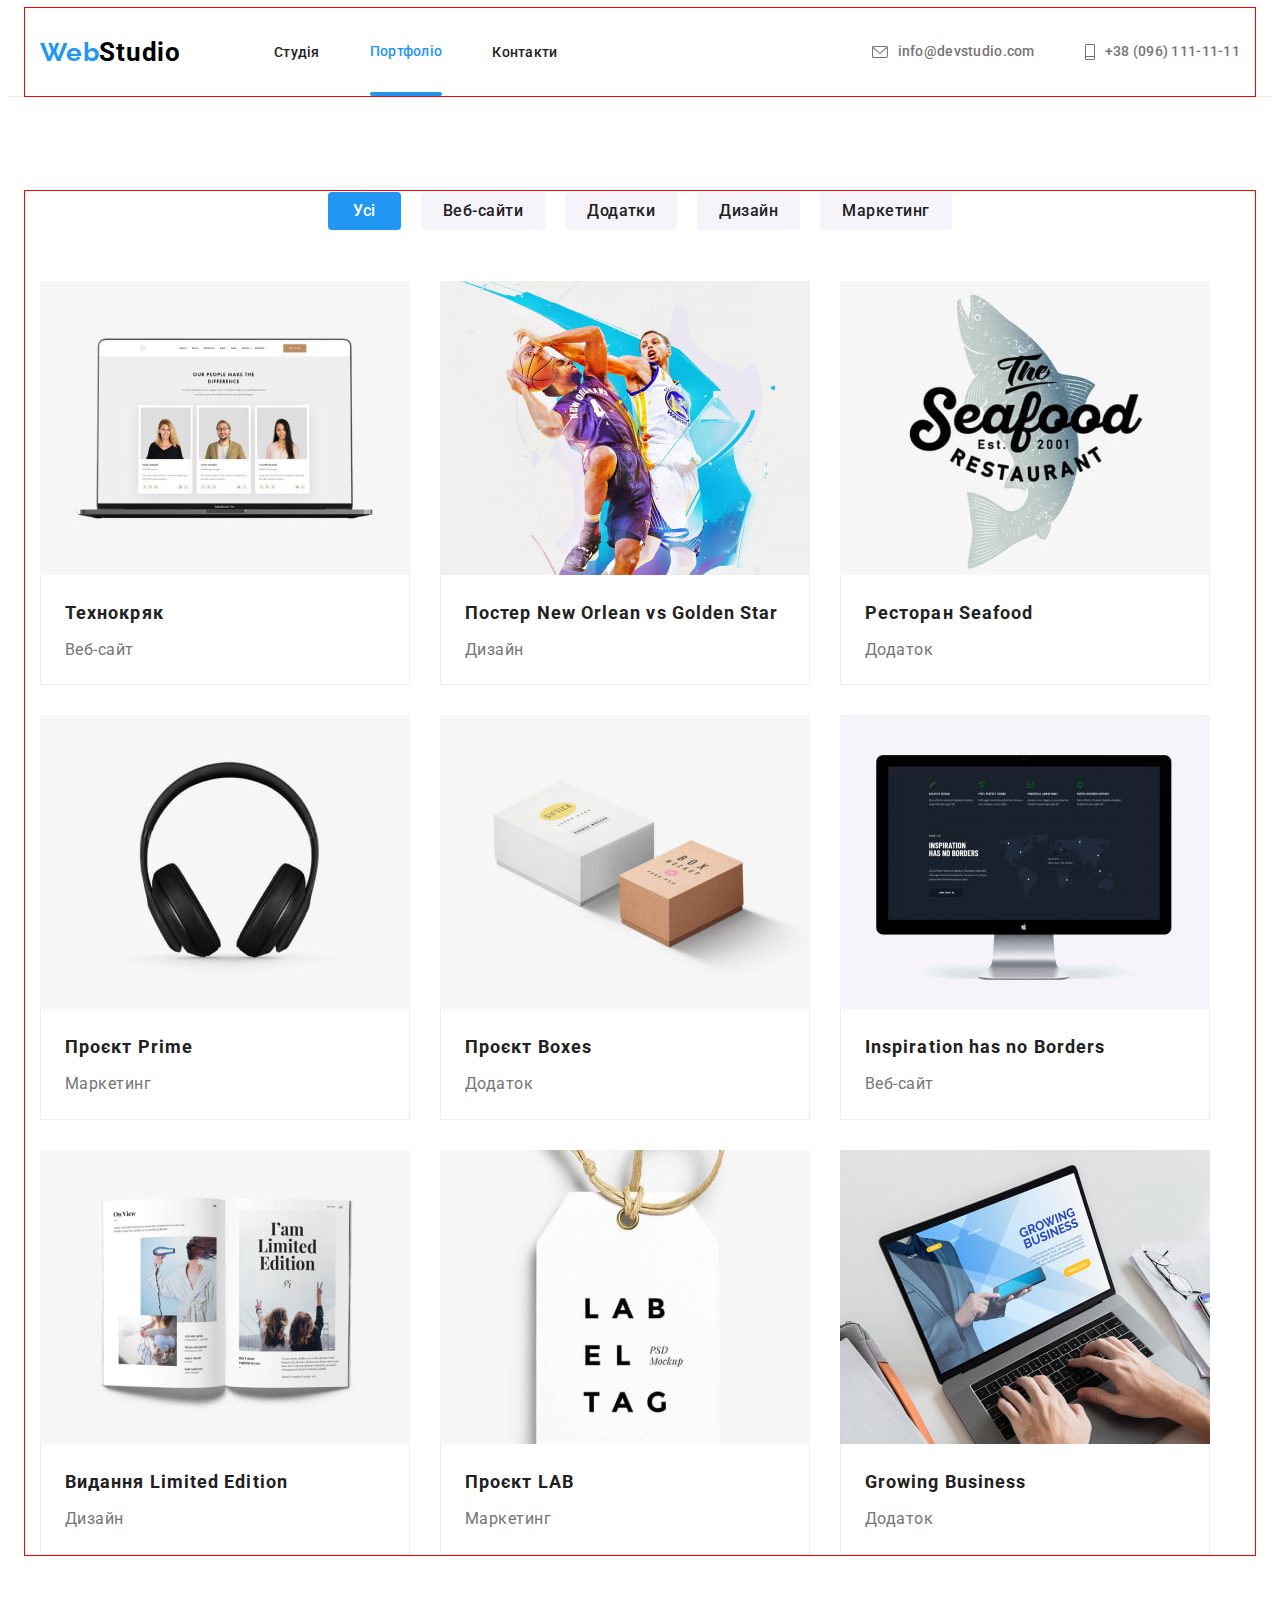
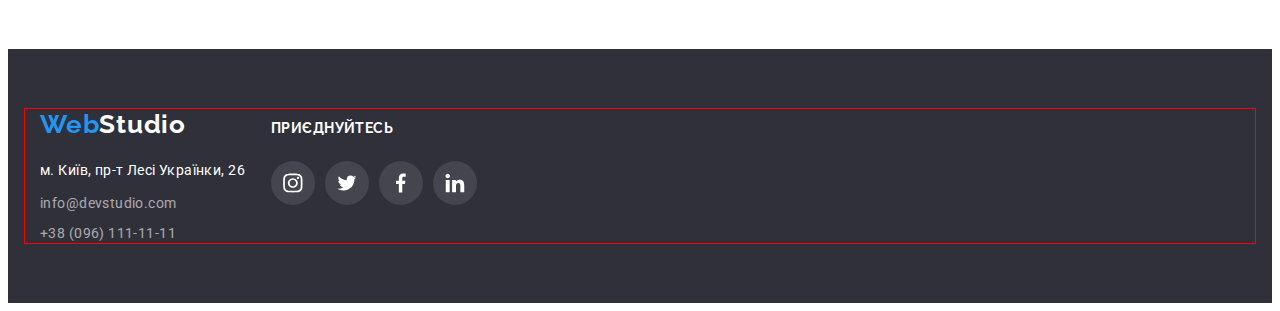
==== commit 09b6c3f8: "update scc and portfolio.html" ====
--- a/portfolio.html
+++ b/portfolio.html
@@ -103,13 +103,14 @@
 <!-- List items -->
 
         <ul class="portfolio-items-list list">
-          <li class="portfolio-item">
-        
-            <a class="portfolio-item-link" href="#">
+               <li class="portfolio-item">
+            <a class="portfolio-item-link" href="#">
+               <div class="description-blok">
             <img  class="portfoli-image"
              src="./images/portfolio/Технокряк.jpg" alt="Технокряк" />
-                          <div class="description">
-                <p class="description-text">Ресурс пропонує комплексні пропозиції з різним рівнем функціоналу та сервісів. Все це дозволить відвідувачу отримати вичерпні відомості про компанію чи приватну особу.</p>
+              <div class="description">
+                <p class="description-text">Ресурс пропонує комплексні пропозиції з різним рівнем функціоналу та сервісів. Все це дозволить відвідувачу отримати вичерпні відомості про компанію чи приватну особу.</p>
+             </div>
              </div>
              <div class="portfolio-item-title">
             <h3 class="portfolio-product-name">Технокряк</h3>
@@ -120,13 +121,14 @@
         </li>
 
         <li class="portfolio-item">
-       
-            <a class="portfolio-item-link" href="#">
- <img class="portfoli-image"
+        <a class="portfolio-item-link" href="#">
+              <div class="description-blok">
+              <img class="portfoli-image"
               src="./images/portfolio/ПостерGoldenOrleanvsGoldenStar.jpg"
               alt="Постер New Orlean vs Golden Star" />
              <div class="description">
                 <p class="description-text">Ресурс пропонує комплексні пропозиції з різним рівнем функціоналу та сервісів. Все це дозволить відвідувачу отримати вичерпні відомості про компанію чи приватну особу.</p>
+             </div>
              </div>
           <div class="portfolio-item-title">
           <h3 class="portfolio-product-name">Постер New Orlean vs Golden Star</h3>
@@ -137,13 +139,14 @@
         </li>
 
           <li class="portfolio-item">
-          
-            <a class="portfolio-item-link" href="#">
+          <a class="portfolio-item-link" href="#">
+             <div class="description-blok">
             <img class="portfoli-image"
               src="./images/portfolio/РесторанSeafood.jpg"
               alt="Ресторан Seafood"/>
               <div class="description">
                 <p class="description-text">Ресурс пропонує комплексні пропозиції з різним рівнем функціоналу та сервісів. Все це дозволить відвідувачу отримати вичерпні відомості про компанію чи приватну особу.</p>
+             </div>
              </div>
               <div class="portfolio-item-title">
              <h3 class="portfolio-product-name">Ресторан Seafood</h3>
@@ -154,12 +157,13 @@
           </li>
 
           <li class="portfolio-item">
-
-            <a class="portfolio-item-link" href="#">
+            <a class="portfolio-item-link" href="#">
+              <div class="description-blok">
             <img class="portfoli-image"
             src="./images/portfolio/ПроектPrime.jpg" alt="Проєкт Prime" />
              <div class="description">
                 <p class="description-text">Ресурс пропонує комплексні пропозиції з різним рівнем функціоналу та сервісів. Все це дозволить відвідувачу отримати вичерпні відомості про компанію чи приватну особу.</p>
+             </div>
              </div>
            <div class="portfolio-item-title">
               <h3 class="portfolio-product-name">Проєкт Prime</h3>
@@ -172,10 +176,12 @@
           <li class="portfolio-item">
     
             <a class="portfolio-item-link" href="#">
+              <div class="description-blok">
             <img class="portfoli-image"
             src="./images/portfolio/ПроєктBoxes.jpg" alt="Проєкт Boxes" />
              <div class="description">
                 <p class="description-text">Ресурс пропонує комплексні пропозиції з різним рівнем функціоналу та сервісів. Все це дозволить відвідувачу отримати вичерпні відомості про компанію чи приватну особу.</p>
+             </div>
              </div>
             <div class="portfolio-item-title">
             <h3 class="portfolio-product-name">Проєкт Boxes</h3>
@@ -188,12 +194,14 @@
           <li class="portfolio-item">
          
             <a class="portfolio-item-link" href="#">
+              <div class="description-blok">
             <img class="portfoli-image"
               src="./images/portfolio/InspirationhasnoBorders.jpg"
               alt="Inspiration has no Borders"/>
               <div class="description">
                 <p class="description-text">Ресурс пропонує комплексні пропозиції з різним рівнем функціоналу та сервісів. Все це дозволить відвідувачу отримати вичерпні відомості про компанію чи приватну особу.</p>
              </div>
+             </div>
              <div class="portfolio-item-title">
             <h3 class="portfolio-product-name">Inspiration has no Borders</h3>
             <p class="portfolio-product">Веб-сайт</p>
@@ -204,12 +212,14 @@
           <li class="portfolio-item">
    
             <a class="portfolio-item-link" href="#">
+              <div class="description-blok">
             <img class="portfoli-image"
               src="./images/portfolio/ВиданняLimitedEdition.jpg"
               alt="Видання Limited Edition"/>
              <div class="description">
                 <p class="description-text">Ресурс пропонує комплексні пропозиції з різним рівнем функціоналу та сервісів. Все це дозволить відвідувачу отримати вичерпні відомості про компанію чи приватну особу.</p>
              </div>
+             </div>
              <div class="portfolio-item-title">
             <h3 class="portfolio-product-name">Видання Limited Edition</h3>
             <p class="portfolio-product">Дизайн</p>
@@ -221,10 +231,12 @@
           <li class="portfolio-item">
 
             <a  class="portfolio-item-link" href="#">
+              <div class="description-blok">
             <img class="portfoli-image" 
             src="./images/portfolio/ПроєктLAB.jpg" alt="Проєкт LAB"/>
             <div class="description">
                 <p class="description-text">Ресурс пропонує комплексні пропозиції з різним рівнем функціоналу та сервісів. Все це дозволить відвідувачу отримати вичерпні відомості про компанію чи приватну особу.</p>
+            </div>
             </div>
           <div class="portfolio-item-title">
           <h3 class="portfolio-product-name">Проєкт LAB</h3>
@@ -237,11 +249,13 @@
           <li class="portfolio-item">
    
             <a  class="portfolio-item-link"  href="#">
+              <div class="description-blok">
             <img class="portfoli-image"
               src="./images/portfolio/GrowingBusiness.jpg"
               alt="Growing Business"/>
               <div class="description">
                 <p class="description-text">Ресурс пропонує комплексні пропозиції з різним рівнем функціоналу та сервісів. Все це дозволить відвідувачу отримати вичерпні відомості про компанію чи приватну особу.</p>
+             </div>
              </div>
             <div class="portfolio-item-title">
             <h3 class="portfolio-product-name">Growing Business</h3>
--- a/css/styles.css
+++ b/css/styles.css
@@ -115,6 +115,7 @@
   font-weight: 500;
   line-height: normal;
   letter-spacing: 0.28px;
+  transition: color 250ms cubic-bezier(0.4, 0, 0.2, 1);
 }
 
 .header-link-nav {
@@ -128,6 +129,7 @@
   font-weight: 500;
   line-height: normal;
   letter-spacing: 0.28px;
+  transition: color 250ms cubic-bezier(0.4, 0, 0.2, 1);
 }
 .header-link-nav-accent::after {
   content: "";
@@ -162,6 +164,7 @@
   font-weight: 500;
   letter-spacing: 0.02em;
   color: var(--secondary-text-color);
+  transition: color 250ms cubic-bezier(0.4, 0, 0.2, 1);
 }
 
 .header-link-phone {
@@ -171,41 +174,36 @@
   font-weight: 500;
   letter-spacing: 0.02em;
   color: var(--secondary-text-color);
-}
-
-.header-link-nav-accent:hover {
-  color: var(--accent-color);
-}
+  transition: color 250ms cubic-bezier(0.4, 0, 0.2, 1);
+}
+
+.header-link-nav-accent:hover,
 .header-link-nav-accent:focus {
   color: var(--accent-color);
 }
-.header-link-nav:hover {
-  color: var(--accent-color);
-}
+
+.header-link-nav:hover,
 .header-link-nav:focus {
   color: var(--accent-color);
 }
 
-.header-link-mail:hover {
-  color: var(--accent-color);
-}
+.header-link-mail:hover,
 .header-link-mail:focus {
   color: var(--accent-color);
 }
-.header-link-mail:hover .header-icon {
+
+.header-link-mail:hover .header-icon,
+.header-link-mail:focus .header-icon {
   fill: var(--accent-color);
 }
-.header-link-mail:focus .header-icon {
-  color: var(--accent-color);
-}
-
-.header-link-phone:hover {
-  color: var(--accent-color);
-}
+
+.header-link-phone:hover,
 .header-link-phone:focus {
   color: var(--accent-color);
 }
-.header-link:hover .header-icon {
+
+.header-link:hover .header-icon,
+.header-link:focus .header-icon {
   fill: var(--accent-color);
 }
 
@@ -224,9 +222,11 @@
 
 .header-link-mail:hover {
   color: var(--accent-color);
+  transition: color 250ms cubic-bezier(0.4, 0, 0.2, 1);
 }
 .header-link-mail:focus {
   color: var(--accent-color);
+  transition: color 250ms cubic-bezier(0.4, 0, 0.2, 1);
 }
 
 /* Hero */
@@ -269,14 +269,23 @@
   background: var(--accent-color);
   color: #fff;
   box-shadow: 0px 4px 4px 0px rgba(0, 0, 0, 0.15);
+  transition: color 2250ms cubic-bezier(0.4, 0, 0.2, 1);
 }
 .hero-button:hover {
   box-shadow: 0 4px 4px 0 rgba(0, 0, 0, 0.15);
   color: #fff;
   background-color: #1875c1;
+  transition: color 250ms cubic-bezier(0.4, 0, 0.2, 1);
+}
+.hero-button:focus {
+  box-shadow: 0 4px 4px 0 rgba(0, 0, 0, 0.15);
+  color: #fff;
+  background-color: #1875c1;
+  transition: color 250ms cubic-bezier(0.4, 0, 0.2, 1);
 }
 /* Modal button */
 .backdrop {
+  z-index: 2;
 
   position: fixed;
   top: 0;
@@ -285,35 +294,32 @@
   height: 100%;
   background: rgba(0, 0, 0, 0.2);
 
-  transition: opacity 420ms, visability 420ms;
-}
-
-/* ===============+++++++++++++ */
-
-.backdrop.is-hidden .modal-wrapper {
- transition: (-50%, -50%) scale(4);
-  opacity: 0;
-}
-.backdrop .modal-wrapper {
-  transition: (-50%, -50%), scale (1); 
-  opacity: 1;
-}
-
-/* ++++++++++++++++++++++++ */
+  transition: visibility 250ms cubic-bezier(0.4, 0, 0.2, 1),
+    opacity 250ms cubic-bezier(0.4, 0, 0.2, 1);
+}
 .backdrop.is-hidden {
-
   opacity: 0;
   visibility: hidden;
   pointer-events: none;
 }
 
+/* ===============+++++++++++++ */
+
+.backdrop.is-hidden .modal-wrapper {
+  opacity: 0;
+  transform: translate(-50%, -50%) scale(0.2);
+}
+.backdrop .modal-wrapper {
+  opacity: 1;
+  transform: translate(-50%, -50%) scale(1);
+}
+
+/* ++++++++++++++++++++++++ */
 .modal-wrapper {
-
-
   position: absolute;
   top: 50%;
   left: 50%;
-  transform: translate(-50%, -50%);
+  /* transform: translate(-50%, -50%); */
   border-radius: 4px;
   width: 528px;
   height: 581px;
@@ -321,22 +327,12 @@
     0 1px 3px 0 rgba(0, 0, 0, 0.12);
   background: #fff;
 
-  transition: transform 330ms ease-in-out 240ms;
-  opacity: transform 330ms ease-in-out 240ms;
-}
-
-@keyframes swirl-in-fwd {
-  0% {
-    transform: rotate(-540deg) scale(0);
-    opacity: 0;
-  }
-  100% {
-    transform: rotate(0) scale(1);
-    opacity: 1;
-  }
-}
-
-
+  transition: visibility 250ms cubic-bezier(0.4, 0, 0.2, 1),
+    opacity 250ms cubic-bezier(0.4, 0, 0.2, 1);
+}
+.modal-wrapper.is-hidden {
+  transition: transform 300ms ease-in-out 200ms, opacity 300ms ease-in-out 200ms;
+}
 
 .modal-btn {
   position: absolute;
@@ -377,10 +373,10 @@
   justify-content: center;
   border-radius: 4px;
   width: 270px;
+  height: 120px;
   background: #f5f4fa;
   margin-bottom: 30px;
-  padding-top: 25px;
-  padding-bottom: 25px;
+
   fill: #212121;
 }
 /* ================== */
@@ -494,13 +490,18 @@
   justify-content: center;
 }
 .img-box-activity {
+  z-index: 1;
   position: relative;
+
   margin-right: 30px;
 }
+
 .img-box-activity:last-child {
   margin-right: 0px;
 }
 .our-activity-label {
+  z-index: 1;
+
   position: absolute;
   bottom: 0;
   left: 0;
@@ -658,9 +659,11 @@
 
 .social-link:hover {
   background-color: var(--accent-color);
+  transition: background 250ms cubic-bezier(0.4, 0, 0.2, 1);
 }
 .social-link:focus {
   background-color: var(--accent-color);
+  transition: background 250ms cubic-bezier(0.4, 0, 0.2, 1);
 }
 .team-members-icon {
   fill: #afb1b8;
@@ -670,9 +673,11 @@
 }
 .social-link:hover .team-members-icon {
   fill: #fff;
+  transition: fill 250ms cubic-bezier(0.4, 0, 0.2, 1);
 }
 .social-link:focus .team-members-icon {
   fill: #fff;
+  transition: fill 250ms cubic-bezier(0.4, 0, 0.2, 1);
 }
 
 /* Regular customers  */
@@ -694,12 +699,9 @@
   /* display: flex;
   align-items: center;
   justify-content: center; */
-  flex-basis: calc((100% - 6 * 30px) / 6);
+
   width: 170px;
   height: 92px;
-
-  border: 1px solid #afb1b8;
-  border-radius: 4px;
 
   margin-right: 30px;
 }
@@ -725,10 +727,14 @@
 .regular-customers-item:hover {
   border: 1px solid var(--accent-color);
   border-radius: 4px;
+
+  transition: fill 250ms cubic-bezier(0.4, 0, 0.2, 1);
 }
 
 .regular-customers-item:hover .regular-costumers-icon-item {
   fill: var(--accent-color);
+
+  transition: fill 250ms cubic-bezier(0.4, 0, 0.2, 1);
 }
 
 .regular-costumers-icon-link:focus .regular-costumers-icon-item {
@@ -736,10 +742,13 @@
   border-radius: 4px;
 
   fill: var(--accent-color);
+  transition: fill 250ms cubic-bezier(0.4, 0, 0.2, 1);
 }
 .regular-customers-item:focus {
   border: 1px solid var(--accent-color);
   border-radius: 4px;
+
+  transition: fill 250ms cubic-bezier(0.4, 0, 0.2, 1);
 }
 
 .regular-customers-titel {
@@ -762,6 +771,10 @@
   display: flex;
   align-items: baseline;
 }
+.footer-main-container {
+  margin-right: 70px;
+}
+
 .logo-footer {
   display: block;
   text-decoration: none;
@@ -785,7 +798,6 @@
 .footer-text {
   font-style: normal;
   color: #fff;
-  margin-right: 70px;
 
   letter-spacing: 0.42px;
 
@@ -839,6 +851,9 @@
 .footer-social-link-item {
   margin-right: 10px;
 }
+.footer-social-link-item:last-child {
+  margin-right: 0;
+}
 
 .footer-social-link {
   display: flex;
@@ -851,9 +866,13 @@
 }
 .footer-social-link:hover {
   background-color: var(--accent-color);
+
+  transition: background 250ms cubic-bezier(0.4, 0, 0.2, 1);
 }
 .footer-social-link:focus {
   background-color: var(--accent-color);
+
+  transition: background 250ms cubic-bezier(0.4, 0, 0.2, 1);
 }
 
 .footer-social-icon {
@@ -903,9 +922,12 @@
 
 .portfolio-header-link:hover {
   color: var(--accent-color);
+  transition: color 250ms cubic-bezier(0.4, 0, 0.2, 1);
 }
 .portfolio-header-link:focus {
   color: var(--accent-color);
+
+  transition: color 250ms cubic-bezier(0.4, 0, 0.2, 1);
 }
 
 .portfolio-header-link-accent {
@@ -980,6 +1002,8 @@
 
   box-shadow: 0 2px 2px 0 rgba(0, 0, 0, 0.12), 0 1px 2px 0 rgba(0, 0, 0, 0.08),
     0 3px 1px 0 rgba(0, 0, 0, 0.1);
+
+  transition: background 250ms cubic-bezier(0.4, 0, 0.2, 1);
 }
 .filters-items-button:focus {
   background: var(--accent-color);
@@ -987,6 +1011,8 @@
 
   box-shadow: 0 2px 2px 0 rgba(0, 0, 0, 0.12), 0 1px 2px 0 rgba(0, 0, 0, 0.08),
     0 3px 1px 0 rgba(0, 0, 0, 0.1);
+
+  transition: background 250ms cubic-bezier(0.4, 0, 0.2, 1);
 }
 
 .filters-items-button-accent {
@@ -1013,6 +1039,8 @@
 
   box-shadow: 0 2px 2px 0 rgba(0, 0, 0, 0.12), 0 1px 2px 0 rgba(0, 0, 0, 0.08),
     0 3px 1px 0 rgba(0, 0, 0, 0.1);
+
+  transition: background 250ms cubic-bezier(0.4, 0, 0.2, 1);
 }
 .filters-items-button-accent:focus {
   background: var(--accent-color);
@@ -1020,6 +1048,8 @@
 
   box-shadow: 0 2px 2px 0 rgba(0, 0, 0, 0.12), 0 1px 2px 0 rgba(0, 0, 0, 0.08),
     0 3px 1px 0 rgba(0, 0, 0, 0.1);
+
+  transition: background 250ms cubic-bezier(0.4, 0, 0.2, 1);
 }
 /* Portfolio items */
 
@@ -1047,20 +1077,29 @@
 }
 
 .portfolio-item-link:hover {
+  display: block;
   box-shadow: 1px 4px 6px 0 rgba(0, 0, 0, 0.16), 0 4px 4px 0 rgba(0, 0, 0, 0.06),
     0 1px 1px 0 rgba(0, 0, 0, 0.12);
   background: #fff;
 
+  transition: background 250ms cubic-bezier(0.4, 0, 0.2, 1);
 }
 .portfolio-item-link:focus {
+  display: block;
   box-shadow: 1px 4px 6px 0 rgba(0, 0, 0, 0.16), 0 4px 4px 0 rgba(0, 0, 0, 0.06),
     0 1px 1px 0 rgba(0, 0, 0, 0.12);
   background: #fff;
 
-}
-
-.portfoli0-item-link {
+  transition: background 250ms cubic-bezier(0.4, 0, 0.2, 1);
+}
+
+.portfolio-item-link {
+  display: block;
   text-decoration: none;
+
+  transition-property: box-shadow;
+  transition-duration: 250ms;
+  transition-timing-function: cubic-bezier(0.4, 0, 0.2, 1);
 }
 
 .portfolio-item-title {
@@ -1074,7 +1113,7 @@
 }
 
 .portfolio-product-name {
-
+  text-decoration: none;
   font-weight: 700;
   font-size: 18px;
   line-height: 2;
@@ -1084,7 +1123,7 @@
   margin-bottom: 4px;
 }
 .portfolio-product {
-
+  text-decoration: none;
   font-size: 16px;
   line-height: 1.87;
   letter-spacing: 0.03em;
@@ -1102,18 +1141,31 @@
 } */
 
 /* PORTFOLIO ANIMATION */
+.description-blok {
+  position: relative;
+  overflow: hidden;
+}
 .description {
   position: absolute;
+  width: 100%;
+  height: 100%;
   bottom: 0;
-  width: 370px;
-  height: 294px;
-  background-color: rgba(33, 150, 243, 0.9);
-  display: flex;
-  align-items: center;
-  justify-content: center;
-
-  opacity: 0;
-  visibility: 0;
+  left: 0;
+  display: block;
+  color: var(--logo-whitecolor);
+  background-color: #2196f3e5;
+  padding-left: 24px;
+  padding-top: 63px;
+  padding-right: 24px;
+  padding-bottom: 63px;
+  font-size: 18px;
+  font-weight: 400;
+  line-height: 1.6;
+  letter-spacing: 0.03em;
+  text-align: left;
+  transform: translateY(100%);
+  transition-duration: 250ms;
+  transition-timing-function: cubic-bezier(0.4, 0, 0.2, 1);
 }
 
 .description-text {
@@ -1129,16 +1181,20 @@
   background-color: rgba(33, 150, 243, 0.9);
 }
 .portfolio-item-link:hover .description {
-  transform: translateY(-110px);
+  transform: translateY(0);
   opacity: 1;
   visibility: 1;
   transition-property: rgba(33, 150, 243, 0.9);
-  transition-duration: cubic-bezier(0.4, 0, 0.2, 1); /*  250ms */
+  transition-duration: 250ms cubic-bezeir(0.4, 0, 0.2, 1);
+
+  /* transition: color 250ms cubic-bezier(0.4, 0, 0.2, 1); */
 }
 .portfolio-item-link:focus .description {
-  transform: translateY(-110px);
+  transform: translateY(0);
   opacity: 1;
   visibility: 1;
   transition-property: rgba(33, 150, 243, 0.9);
   transition-duration: 250ms;
-}
+
+  /* transition: color 250ms cubic-bezier(0.4, 0, 0.2, 1);  */
+}
